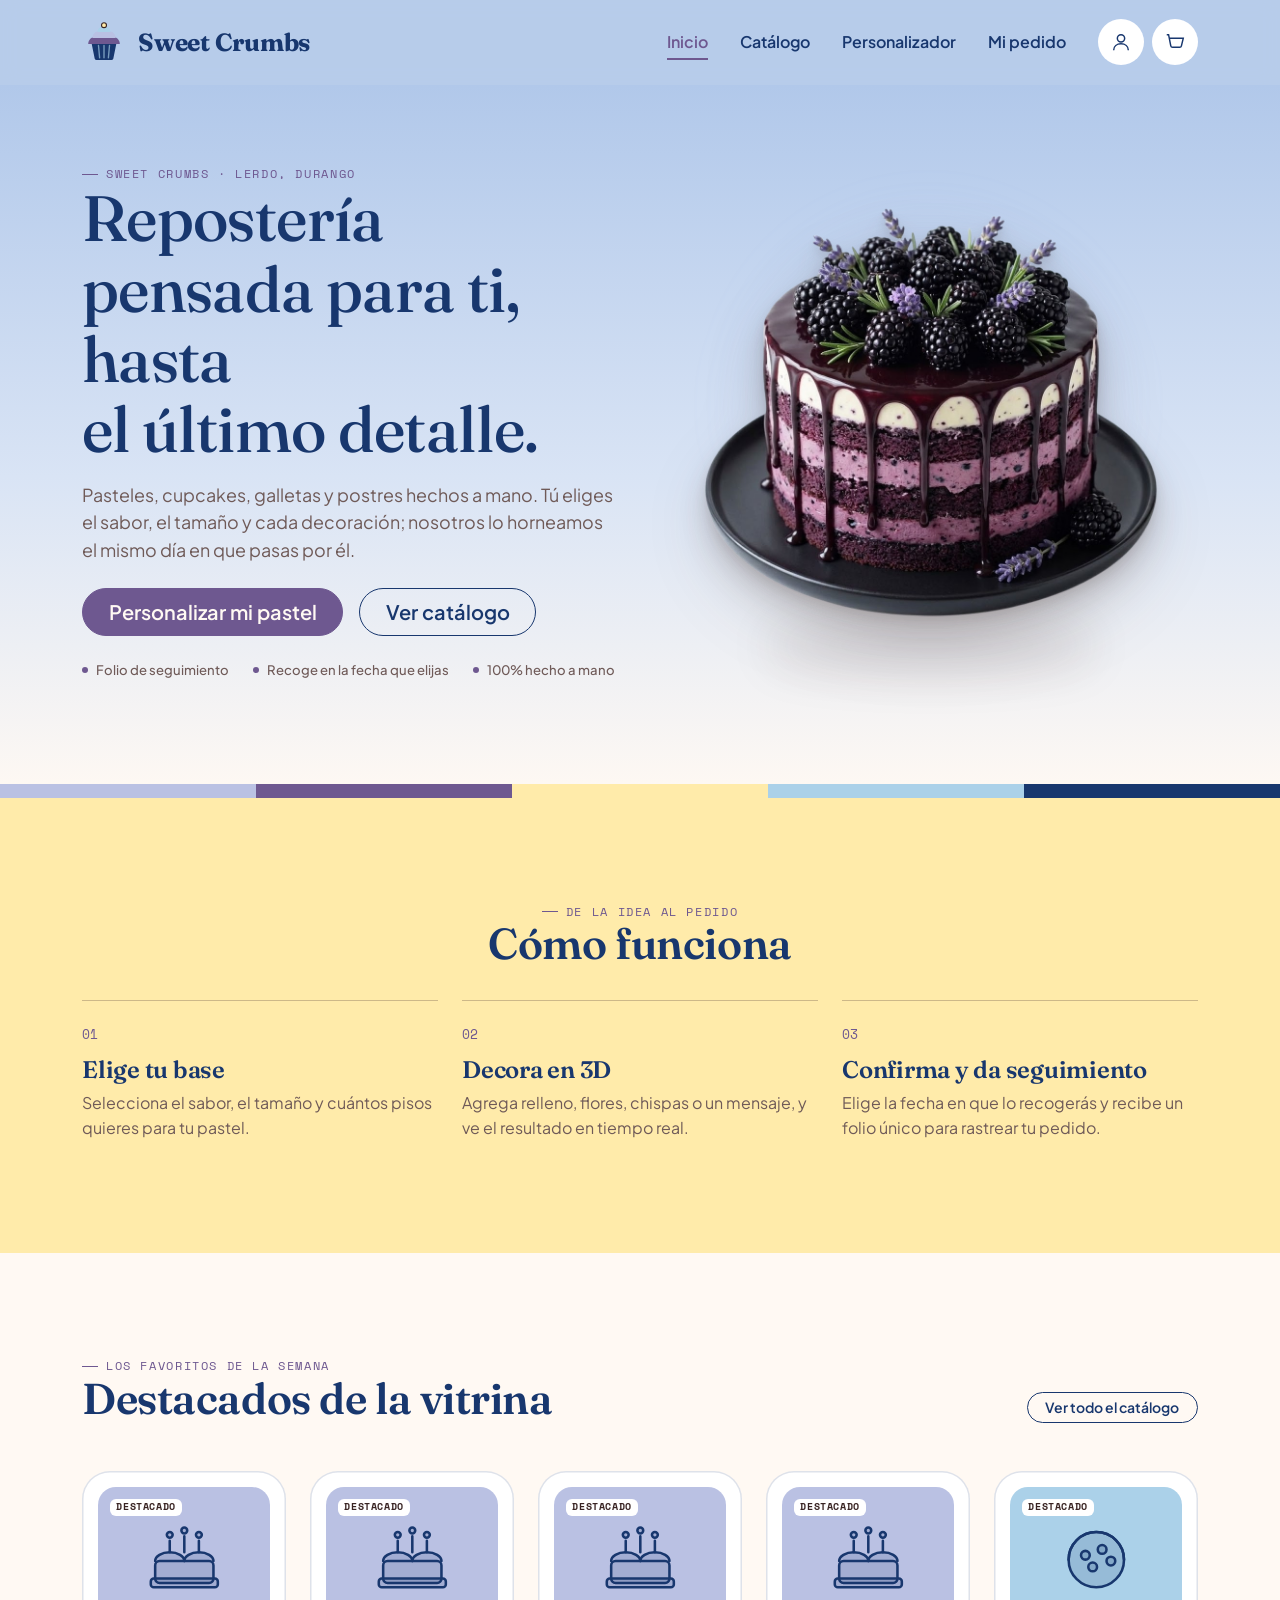
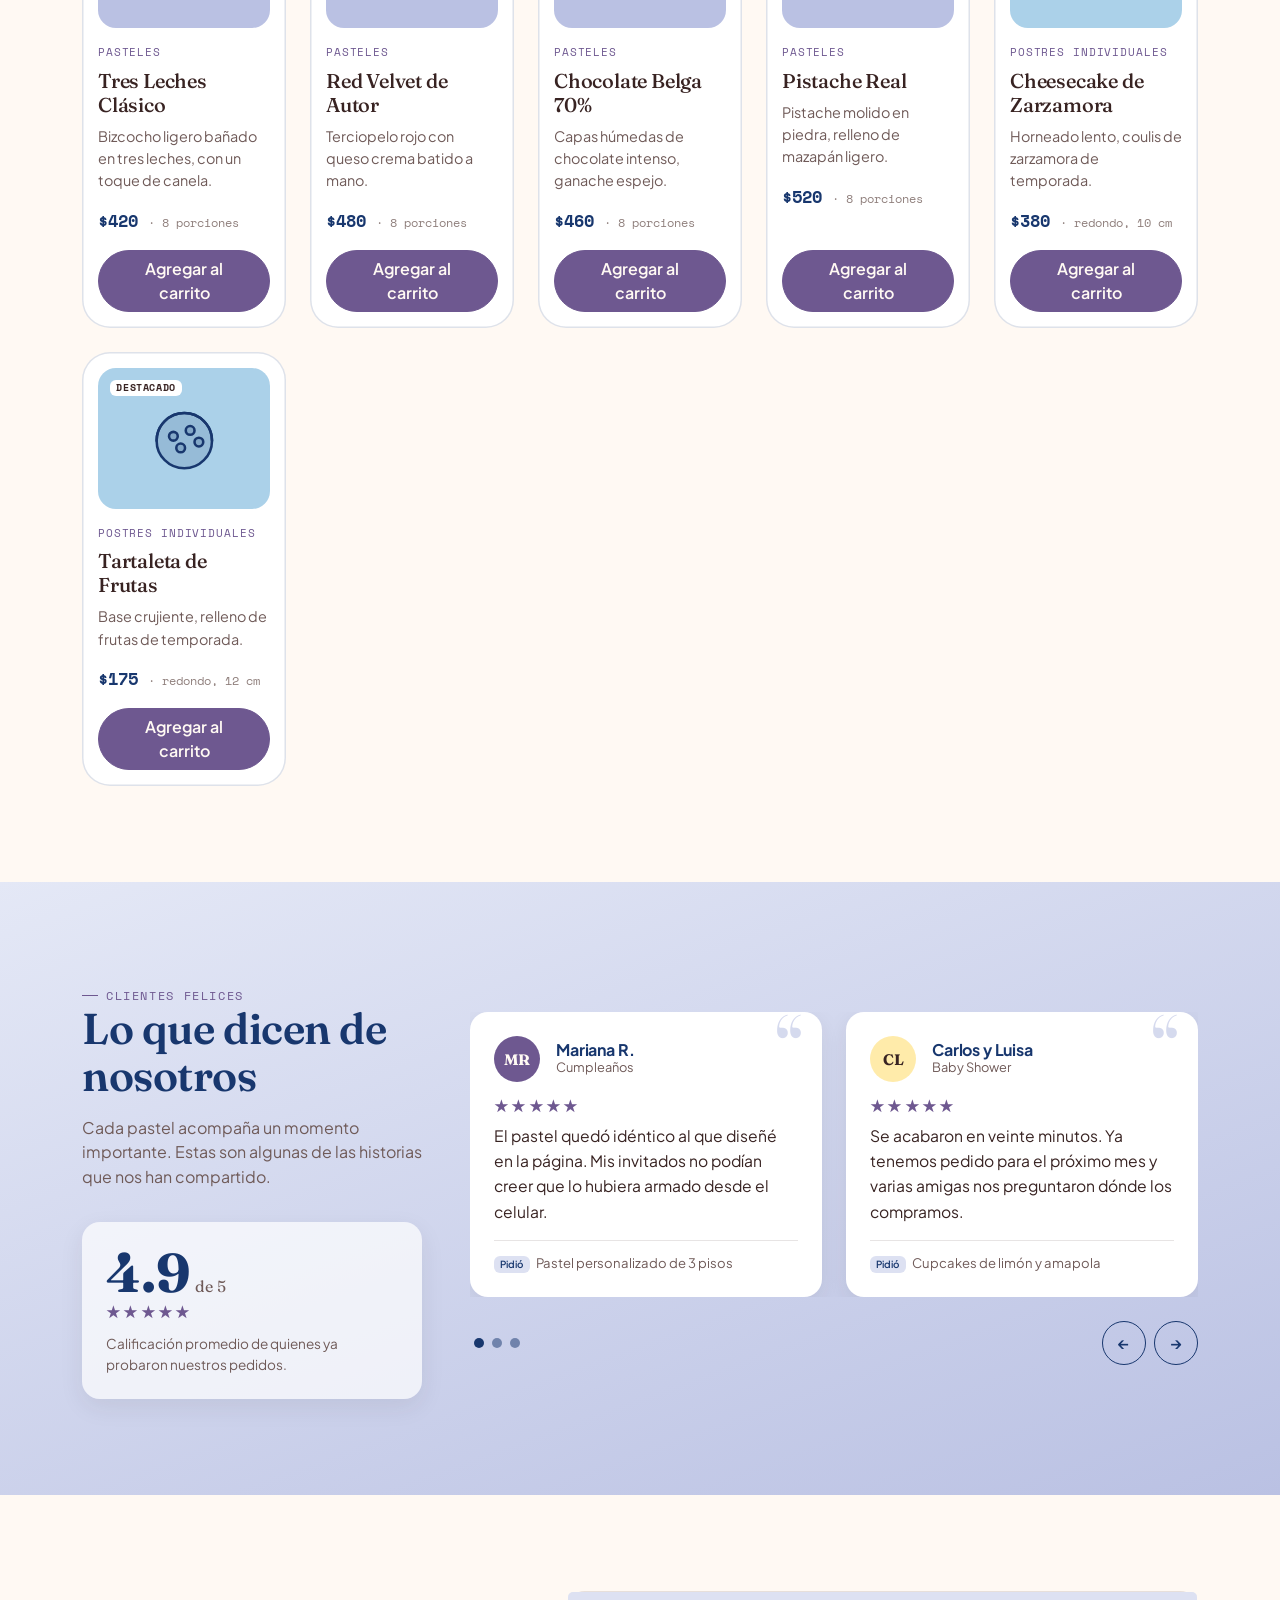
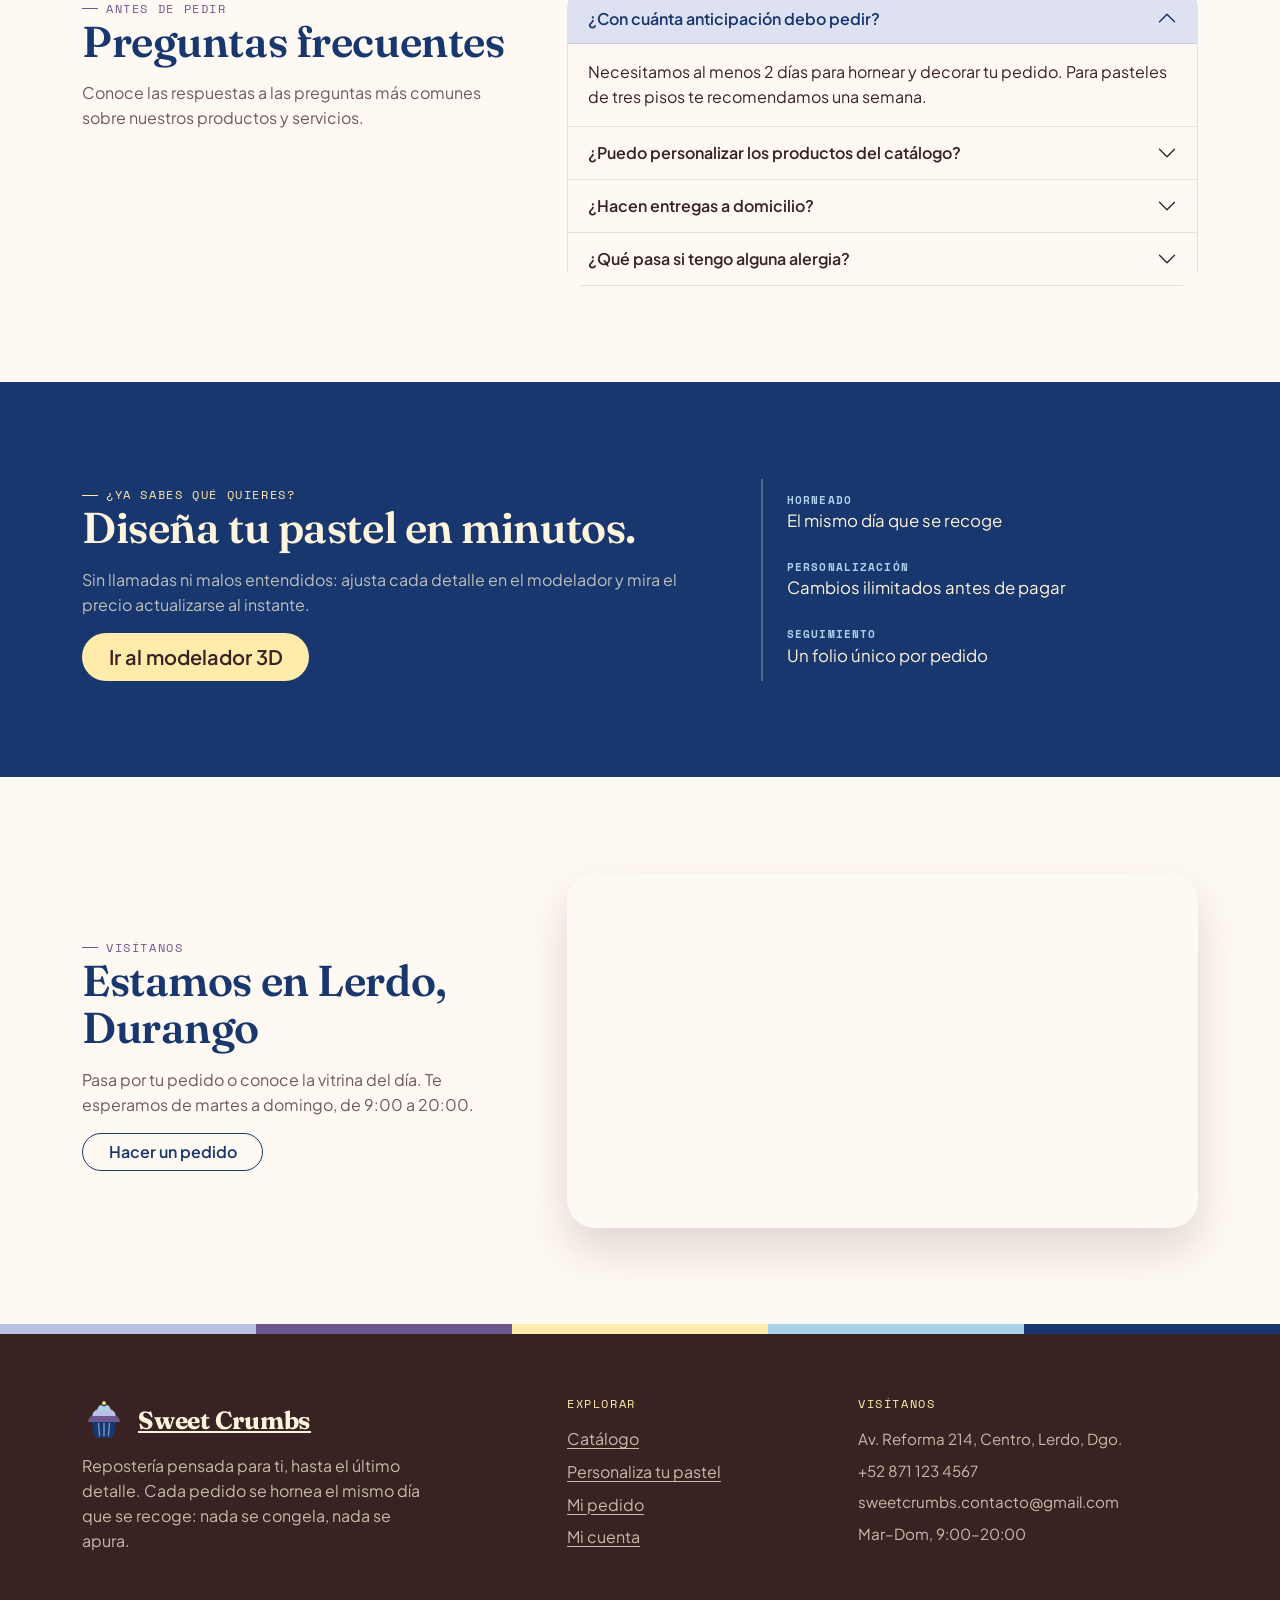
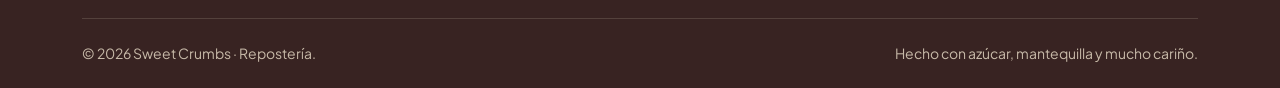
==== index.html @ a6e610ef "Primer commit: estructura inicial del proyecto" ====
<!DOCTYPE html>
<html lang="es">
<head>
  <meta charset="UTF-8">
  <meta name="viewport" content="width=device-width, initial-scale=1">
  <title>Sweet Crumbs — Repostería pensada para ti, hasta el último detalle</title>
  <meta name="description" content="Repostería pensada para ti, hasta el último detalle. Pasteles, cupcakes, galletas y postres artesanales en Lerdo, Durango; personaliza tu pastel en 3D y sigue tu pedido con un folio.">
  <link rel="icon" type="image/svg+xml" href="img/favicon.svg">
  <link rel="preconnect" href="https://fonts.googleapis.com">
  <link rel="preconnect" href="https://fonts.gstatic.com" crossorigin>
  <link rel="stylesheet" href="https://fonts.googleapis.com/css2?family=Fraunces:opsz,wght@9..144,400..700&family=Plus+Jakarta+Sans:wght@400;500;600;700;800&family=Space+Mono:wght@400;700&display=swap">
  <link rel="stylesheet" href="https://cdn.jsdelivr.net/npm/bootstrap@5.3.3/dist/css/bootstrap.min.css">
  <link rel="stylesheet" href="css/variables.css">
  <link rel="stylesheet" href="css/base.css">
  <link rel="stylesheet" href="css/componentes.css">
  <link rel="stylesheet" href="css/inicio.css">
</head>
<body data-raiz="">

  <div id="sc-encabezado"></div>

  <main>

    <!-- SECCION PORTADA PRINCIPAL -->
    <section class="portada" aria-labelledby="tituloPortada">
      <div class="container">
        <div class="row align-items-center gy-5 gx-lg-5">
          <div class="col-lg-6 order-lg-last">
            <figure class="portada__foto mb-0">
              <img class="portada__imagen" src="img/pastel-zarzamora.png" width="2000" height="2000" alt="Rebanada de pastel de zarzamora y lavanda con capas de bizcocho morado, crema rosa y cobertura brillante" fetchpriority="high">
            </figure>
          </div>
          <div class="col-lg-6">
            <span class="sobretitulo">Sweet Crumbs · Lerdo, Durango</span>
            <h1 id="tituloPortada">Repostería pensada para ti, hasta el&nbsp;último&nbsp;detalle.</h1>
            <p class="entradilla">Pasteles, cupcakes, galletas y postres hechos a mano. Tú eliges el sabor, el tamaño y cada decoración; nosotros lo horneamos el mismo día en que pasas por él.</p>
            <div class="d-flex flex-wrap gap-3 mb-4">
              <a href="cliente/personalizador.html" class="btn btn-primary btn-lg">Personalizar mi pastel</a>
              <a href="cliente/catalogo.html" class="btn btn-outline-primary btn-lg">Ver catálogo</a>
            </div>
            <ul class="etiquetas-portada list-unstyled d-flex flex-wrap gap-4 mb-0">
              <li><span class="punto"></span>Folio de seguimiento</li>
              <li><span class="punto"></span>Recoge en la fecha que elijas</li>
              <li><span class="punto"></span>100% hecho a mano</li>
            </ul>
          </div>
        </div>
      </div>
    </section>

    <!-- SECCION COMO FUNCIONA -->
    <section class="seccion seccion-alterna" aria-labelledby="tituloPasos">
      <div class="container">
        <div class="encabezado-seccion text-center mx-auto">
          <span class="sobretitulo">De la idea al pedido</span>
          <h2 id="tituloPasos">Cómo funciona</h2>
        </div>
        <ol class="row row-cols-1 row-cols-md-3 g-4 list-unstyled mb-0">
          <li class="col"><article class="paso aparecer"><h3>Elige tu base</h3><p>Selecciona el sabor, el tamaño y cuántos pisos quieres para tu pastel.</p></article></li>
          <li class="col"><article class="paso aparecer"><h3>Decora en 3D</h3><p>Agrega relleno, flores, chispas o un mensaje, y ve el resultado en tiempo real.</p></article></li>
          <li class="col"><article class="paso aparecer"><h3>Confirma y da seguimiento</h3><p>Elige la fecha en que lo recogerás y recibe un folio único para rastrear tu pedido.</p></article></li>
        </ol>
      </div>
    </section>

    <!-- SECCION DESTACADOS DEL CATALOGO -->
    <section class="seccion" aria-labelledby="tituloDestacados">
      <div class="container">
        <div class="d-flex flex-wrap align-items-end justify-content-between gap-3 mb-5">
          <div class="encabezado-seccion mb-0">
            <span class="sobretitulo">Los favoritos de la semana</span>
            <h2 id="tituloDestacados" class="mb-0">Destacados de la vitrina</h2>
          </div>
          <a href="cliente/catalogo.html" class="btn btn-outline-primary btn-sm">Ver todo el catálogo</a>
        </div>
        <div class="row row-cols-1 row-cols-sm-2 row-cols-lg-3 row-cols-xl-5 g-4" id="cuadriculaDestacados"></div>
      </div>
    </section>

    <!-- SECCION DE OPINIONEs -->
    <section class="seccion seccion-opiniones" aria-labelledby="tituloOpiniones">
      <div class="container">
        <div class="row gy-5 gx-lg-5 align-items-center">
          <div class="col-lg-4">
            <span class="sobretitulo">Clientes felices</span>
            <h2 id="tituloOpiniones">Lo que dicen de nosotros</h2>
            <p>Cada pastel acompaña un momento importante. Estas son algunas de las historias que nos han compartido.</p>
            <div class="resumen-opiniones">
              <p class="resumen-opiniones__nota"><strong>4.9</strong> <span>de 5</span></p>
              <span class="estrellas" role="img" aria-label="Calificación promedio: 4.9 de 5 estrellas"></span>
              <p class="resumen-opiniones__texto mb-0">Calificación promedio de quienes ya probaron nuestros pedidos.</p>
            </div>
          </div>
          <div class="col-lg-8">
            <div id="carruselOpiniones" class="carousel slide" data-bs-ride="carousel" data-bs-interval="8000" role="region" aria-label="Opiniones de clientes">
              <div class="carousel-inner">
        <div class="carousel-item active">
          <div class="row g-4">
            <div class="col-md-6">
              <article class="opinion-tarjeta h-100">
                <header class="d-flex align-items-center gap-3 mb-3">
                  <span class="opinion-tarjeta__avatar opinion-tarjeta__avatar--morado" aria-hidden="true">MR</span>
                  <div>
                    <h3 class="opinion-tarjeta__nombre">Mariana R.</h3>
                    <p class="opinion-tarjeta__ocasion">Cumpleaños</p>
                  </div>
                </header>
                <span class="estrellas mb-2" role="img" aria-label="5 de 5 estrellas"></span>
                <blockquote class="opinion-tarjeta__texto">El pastel quedó idéntico al que diseñé en la página. Mis invitados no podían creer que lo hubiera armado desde el celular.</blockquote>
                <p class="opinion-tarjeta__pedido mb-0"><span class="badge">Pidió</span> Pastel personalizado de 3 pisos</p>
              </article>
            </div>
            <div class="col-md-6">
              <article class="opinion-tarjeta h-100">
                <header class="d-flex align-items-center gap-3 mb-3">
                  <span class="opinion-tarjeta__avatar opinion-tarjeta__avatar--mantequilla" aria-hidden="true">CL</span>
                  <div>
                    <h3 class="opinion-tarjeta__nombre">Carlos y Luisa</h3>
                    <p class="opinion-tarjeta__ocasion">Baby Shower</p>
                  </div>
                </header>
                <span class="estrellas mb-2" role="img" aria-label="5 de 5 estrellas"></span>
                <blockquote class="opinion-tarjeta__texto">Se acabaron en veinte minutos. Ya tenemos pedido para el próximo mes y varias amigas nos preguntaron dónde los compramos.</blockquote>
                <p class="opinion-tarjeta__pedido mb-0"><span class="badge">Pidió</span> Cupcakes de limón y amapola</p>
              </article>
            </div>
          </div>
        </div>
        <div class="carousel-item">
          <div class="row g-4">
            <div class="col-md-6">
              <article class="opinion-tarjeta h-100">
                <header class="d-flex align-items-center gap-3 mb-3">
                  <span class="opinion-tarjeta__avatar opinion-tarjeta__avatar--cielo" aria-hidden="true">FT</span>
                  <div>
                    <h3 class="opinion-tarjeta__nombre">Familia González</h3>
                    <p class="opinion-tarjeta__ocasion">Aniversario de bodas</p>
                  </div>
                </header>
                <span class="estrellas mb-2" role="img" aria-label="5 de 5 estrellas"></span>
                <blockquote class="opinion-tarjeta__texto">Con el folio supe en todo momento cómo iba mi pedido. Excelente trato en todo momento.</blockquote>
                <p class="opinion-tarjeta__pedido mb-0"><span class="badge">Pidió</span> Tres leches clásico</p>
              </article>
            </div>
            <div class="col-md-6">
              <article class="opinion-tarjeta h-100">
                <header class="d-flex align-items-center gap-3 mb-3">
                  <span class="opinion-tarjeta__avatar opinion-tarjeta__avatar--durazno" aria-hidden="true">DM</span>
                  <div>
                    <h3 class="opinion-tarjeta__nombre">Estefanía H.</h3>
                    <p class="opinion-tarjeta__ocasion">Cena con amigas</p>
                  </div>
                </header>
                <span class="estrellas mb-2" role="img" aria-label="5 de 5 estrellas"></span>
                <blockquote class="opinion-tarjeta__texto">El equilibrio entre lo cremoso y lo ácido es perfecto. Ya es el postre oficial de nuestras reuniones.</blockquote>
                <p class="opinion-tarjeta__pedido mb-0"><span class="badge">Pidió</span> Cheesecake de fresa</p>
              </article>
            </div>
          </div>
        </div>
        <div class="carousel-item">
          <div class="row g-4">
            <div class="col-md-6">
              <article class="opinion-tarjeta h-100">
                <header class="d-flex align-items-center gap-3 mb-3">
                  <span class="opinion-tarjeta__avatar opinion-tarjeta__avatar--marino" aria-hidden="true">JA</span>
                  <div>
                    <h3 class="opinion-tarjeta__nombre">Jorge A.</h3>
                    <p class="opinion-tarjeta__ocasion">Oficina</p>
                  </div>
                </header>
                <span class="estrellas mb-2" role="img" aria-label="5 de 5 estrellas"></span>
                <blockquote class="opinion-tarjeta__texto">Pedimos galletas para toda la oficina y todos estuvieron encantados. La calidad y precio son excelentes.</blockquote>
                <p class="opinion-tarjeta__pedido mb-0"><span class="badge">Pidió</span> Galletas de chispas de chocolate</p>
              </article>
            </div>
            <div class="col-md-6">
              <article class="opinion-tarjeta h-100">
                <header class="d-flex align-items-center gap-3 mb-3">
                  <span class="opinion-tarjeta__avatar opinion-tarjeta__avatar--morado" aria-hidden="true">PV</span>
                  <div>
                    <h3 class="opinion-tarjeta__nombre">Paola V.</h3>
                    <p class="opinion-tarjeta__ocasion">Graduación</p>
                  </div>
                </header>
                <span class="estrellas mb-2" role="img" aria-label="5 de 5 estrellas"></span>
                <blockquote class="opinion-tarjeta__texto">Elegí cada detalle y el resultado superó lo que imaginaba. Me escribieron para confirmar la fecha y todo salió perfecto.</blockquote>
                <p class="opinion-tarjeta__pedido mb-0"><span class="badge">Pidió</span> Pastel personalizado de zarzamora</p>
              </article>
            </div>
          </div>
        </div>
              </div>
              <div class="d-flex align-items-center justify-content-between mt-4">
                <div class="carousel-indicators carrusel-opiniones__indicadores position-static m-0">
                  <button type="button" data-bs-target="#carruselOpiniones" data-bs-slide-to="0" class="active" aria-current="true" aria-label="Opiniones 1 y 2"></button>
                  <button type="button" data-bs-target="#carruselOpiniones" data-bs-slide-to="1" aria-label="Opiniones 3 y 4"></button>
                  <button type="button" data-bs-target="#carruselOpiniones" data-bs-slide-to="2" aria-label="Opiniones 5 y 6"></button>
                </div>
                <div class="d-flex gap-2">
                  <button type="button" class="btn btn-outline-primary boton-carrusel" data-bs-target="#carruselOpiniones" data-bs-slide="prev" aria-label="Opiniones anteriores">&larr;</button>
                  <button type="button" class="btn btn-outline-primary boton-carrusel" data-bs-target="#carruselOpiniones" data-bs-slide="next" aria-label="Opiniones siguientes">&rarr;</button>
                </div>
              </div>
            </div>
          </div>
        </div>
      </div>
    </section>

    <!-- SECCION PREGUNTAS FRECUENTES -->
    <section class="seccion" aria-labelledby="tituloPreguntas">
      <div class="container">
        <div class="row gy-5 gx-lg-5 align-items-start">
          <div class="col-lg-5">
            <div class="encabezado-seccion">
              <span class="sobretitulo">Antes de pedir</span>
              <h2 id="tituloPreguntas">Preguntas frecuentes</h2>
              <p>Conoce las respuestas a las preguntas más comunes sobre nuestros productos y servicios.</p>
            </div>
          </div>
          <div class="col-lg-7">
            <div class="accordion acordeon-preguntas" id="acordeonPreguntas">
              <div class="accordion-item">
                <h3 class="accordion-header"><button class="accordion-button" type="button" data-bs-toggle="collapse" data-bs-target="#respuesta1" aria-expanded="true" aria-controls="respuesta1">¿Con cuánta anticipación debo pedir?</button></h3>
                <div id="respuesta1" class="accordion-collapse collapse show" data-bs-parent="#acordeonPreguntas"><div class="accordion-body">Necesitamos al menos 2 días para hornear y decorar tu pedido. Para pasteles de tres pisos te recomendamos una semana.</div></div>
              </div>
              <div class="accordion-item">
                <h3 class="accordion-header"><button class="accordion-button collapsed" type="button" data-bs-toggle="collapse" data-bs-target="#respuesta2" aria-expanded="false" aria-controls="respuesta2">¿Puedo personalizar los productos del catálogo?</button></h3>
                <div id="respuesta2" class="accordion-collapse collapse" data-bs-parent="#acordeonPreguntas"><div class="accordion-body">Los productos del catálogo se piden tal cual están en la vitrina. Si quieres algo único, diseña tu propio pastel en el personalizador.</div></div>
              </div>
              <div class="accordion-item">
                <h3 class="accordion-header"><button class="accordion-button collapsed" type="button" data-bs-toggle="collapse" data-bs-target="#respuesta3" aria-expanded="false" aria-controls="respuesta3">¿Hacen entregas a domicilio?</button></h3>
                <div id="respuesta3" class="accordion-collapse collapse" data-bs-parent="#acordeonPreguntas"><div class="accordion-body">Por ahora no. Todos los pedidos se recogen en nuestro local de Av. Reforma 214, Centro, Lerdo, Dgo., en la fecha y horario que elijas al confirmar.</div></div>
              </div>
              <div class="accordion-item">
                <h3 class="accordion-header"><button class="accordion-button collapsed" type="button" data-bs-toggle="collapse" data-bs-target="#respuesta4" aria-expanded="false" aria-controls="respuesta4">¿Qué pasa si tengo alguna alergia?</button></h3>
                <div id="respuesta4" class="accordion-collapse collapse" data-bs-parent="#acordeonPreguntas"><div class="accordion-body">Escríbelo en las notas del pedido. Trabajamos con harina, huevo, lácteos y nueces en la misma cocina, así que avísanos para prepararlo con cuidado.</div></div>
              </div>
            </div>
          </div>
        </div>
      </div>
    </section>

    <!-- SECCION PROMOCIONAL/INFO -->
    <section class="seccion seccion-invertida" aria-labelledby="tituloLlamada">
      <div class="container">
        <div class="row align-items-center gy-5 gx-lg-5">
          <div class="col-lg-7">
            <span class="sobretitulo">¿Ya sabes qué quieres?</span>
            <h2 id="tituloLlamada">Diseña tu pastel en minutos.</h2>
            <p>Sin llamadas ni malos entendidos: ajusta cada detalle en el modelador y mira el precio actualizarse al instante.</p>
            <a href="cliente/personalizador.html" class="btn btn-light btn-lg">Ir al modelador 3D</a>
          </div>
          <div class="col-lg-5">
            <dl class="banda-cta__datos mb-0">
              <div><dt>Horneado</dt><dd>El mismo día que se recoge</dd></div>
              <div><dt>Personalización</dt><dd>Cambios ilimitados antes de pagar</dd></div>
              <div><dt>Seguimiento</dt><dd>Un folio único por pedido</dd></div>
            </dl>
          </div>
        </div>
      </div>
    </section>

    <!-- SECCION UBICACIÓN -->
    <section class="seccion" aria-labelledby="tituloUbicacion">
      <div class="container">
        <div class="row gy-5 gx-lg-5 align-items-center">
          <div class="col-lg-5">
            <span class="sobretitulo">Visítanos</span>
            <h2 id="tituloUbicacion">Estamos en Lerdo, Durango</h2>
            <p>Pasa por tu pedido o conoce la vitrina del día. Te esperamos de martes a domingo, de 9:00 a 20:00.</p>
            <a class="btn btn-outline-primary" href="cliente/pedido.html">Hacer un pedido</a>
          </div>
          <div class="col-lg-7">
            <div class="ratio ratio-16x9 mapa">
              <iframe src="https://www.google.com/maps?q=Lerdo,+Durango,+M%C3%A9xico&amp;output=embed" title="Mapa con la ubicación de Sweet Crumbs en Lerdo, Durango" loading="lazy" referrerpolicy="no-referrer-when-downgrade"></iframe>
            </div>
          </div>
        </div>
      </div>
    </section>
  </main>

  <div id="sc-pie"></div>

  <script src="https://cdn.jsdelivr.net/npm/bootstrap@5.3.3/dist/js/bootstrap.bundle.min.js"></script>
  <script src="js/datos.js"></script>
  <script src="js/layout.js"></script>
  <script src="js/carrito.js"></script>
  <script src="js/navegacion.js"></script>
  <script src="js/cuenta.js"></script>
  <script src="js/tarjetas.js"></script>
  <script src="js/inicio.js"></script>
</body>
</html>
---- css/variables.css ----
:root {
  /* HEX PALETA DE COLORES */
  --paleta-lavanda:     #BAC1E3;
  --paleta-morado:      #6E5890;
  --paleta-crema:       #F5E2B9;
  --paleta-cielo:       #ABD1E9;
  --paleta-marino:      #18376E;
  --paleta-azul-nube:   #B1C8EA;
  --paleta-mantequilla: #FFEBAA;
  --paleta-chocolate:   #382322;
  --paleta-durazno:     #FDEBDE;

  /* COLORES DE LA INTERFAZ */
  --color-fondo:          #FFF9F3;  /* fondo de página */
  --color-fondo-alterno:  #FDEBDE;  /* secciones alternadas */
  --color-superficie:     #FFFFFF;  /* tarjetas y superficies elevadas */
  --color-tinta:          #382322;  /* texto principal */
  --color-tinta-suave:    #6F5A58;  /* texto secundario */
  --color-tinta-tenue:    #8F7F7C;  /* placeholders y textos deshabilitados */

  --color-primario:        #6E5890; /* acento principal */
  --color-primario-oscuro: #54426F; /* hover-activo */
  --color-primario-claro:  #DDE1F2; /* para fondos y badges */

  --color-secundario:        #18376E; 
  --color-secundario-oscuro: #102A57;
  --color-secundario-claro:  #D6E8F4;

  --color-acento:        #FFEBAA;   /* contraste sobre fondos oscuros */
  --color-acento-claro:  #F5E2B9;

  --color-linea:         rgba(56, 35, 34, 0.12);
  --color-linea-fuerte:  rgba(56, 35, 34, 0.24);

  --color-invertido-fondo:       #18376E; /* color de seccion invertida */
  --color-invertido-tinta:       #FFF4DC;
  --color-invertido-tinta-suave: rgba(255, 244, 220, 0.72);

  --color-exito:   #3F7D5A;
  --color-peligro: #B23A4A;

  /* TIPOGRAFIA */
  --fuente-titulo: 'Fraunces', 'Iowan Old Style', serif;
  --fuente-cuerpo: 'Plus Jakarta Sans', -apple-system, BlinkMacSystemFont, 'Segoe UI', sans-serif;
  --fuente-mono:   'Space Mono', 'SFMono-Regular', Menlo, monospace;

  /* ESPACIADOS */
  --espacio-1: 4px;  --espacio-2: 8px;  --espacio-3: 12px; --espacio-4: 16px;
  --espacio-5: 24px; --espacio-6: 32px; --espacio-7: 48px; --espacio-8: 64px;
  --espacio-9: 96px; --espacio-10: 128px;

  /* -RADIOS PARA BORDES */
  --radio-chico: 10px;
  --radio-medio: 18px;
  --radio-grande: 28px;
  --radio-pildora: 999px;

  /* AJUSTE SOMBRAS */
  --sombra-suave:   0 8px 24px rgba(56, 35, 34, 0.08);
  --sombra-elevada: 0 22px 44px rgba(56, 35, 34, 0.16);
  --sombra-borde:   inset 0 0 0 1px var(--color-linea);

  /* MOVIMIENTO */
  --suavizado-salida: cubic-bezier(0.16, 1, 0.3, 1);
  --duracion-rapida: 160ms;
  --duracion-media: 320ms;
  --duracion-lenta: 620ms;

  /* AJUSTES ANCHOS Y ALTOS */
  --ancho-maximo: 1180px;
  --alto-encabezado: 84px;
}

/* VARIABLES DE BOOTSTRAP CON NUESTRA PALETA */
:root {
  --bs-body-bg: var(--color-fondo);
  --bs-body-color: var(--color-tinta);
  --bs-body-font-family: var(--fuente-cuerpo);
  --bs-heading-color: var(--paleta-marino);
  --bs-primary: var(--paleta-morado);
  --bs-primary-rgb: 110, 88, 144;
  --bs-link-color: var(--paleta-morado);
  --bs-link-color-rgb: 110, 88, 144;
  --bs-link-hover-color: var(--paleta-marino);
  --bs-border-color: var(--color-linea);
  --bs-focus-ring-color: rgba(110, 88, 144, 0.3);
}

@media (prefers-reduced-motion: reduce) {
  :root {
    --duracion-rapida: 0ms;
    --duracion-media: 0ms;
    --duracion-lenta: 0ms;
  }
}
---- css/base.css ----
html {
    scroll-behavior: smooth;
}

body {
    overflow-x: hidden;
    -webkit-font-smoothing: antialiased;
    line-height: 1.55;
}

/* DISEÑO TITULOS */
h1, h2, h3, h4, h5, h6 {
    font-family: var(--fuente-titulo);
    font-weight: 600;
    line-height: 1.1;
    letter-spacing: -0.01em;
}

h1 {
    font-size: clamp(2.6rem, 5vw, 4.4rem);
    font-weight: 500;
    margin-bottom: var(--espacio-4);
}

h2 {
    font-size: clamp(1.9rem, 3.4vw, 2.7rem);
    margin-bottom: var(--espacio-4);
}

h3 {
    font-size: clamp(1.25rem, 2vw, 1.5rem);
}

p {
    color: var(--color-tinta-suave);
}

/* DISEÑO ENLACES */
a:not([class]) {
    color: var(--color-primario);
    text-decoration: underline;
    text-underline-offset: 3px;
}

a:not([class]):hover {
    color: var(--paleta-marino);
}

:focus-visible {
    outline: 2px solid var(--color-primario);
    outline-offset: 3px;
}

/* DISEÑO TEXTO DE APOYO / TEXTOS COMPLEMENTARIOS */
.sobretitulo {
    display: inline-flex;
    align-items: center;
    gap: var(--espacio-2);
    font-family: var(--fuente-mono);
    font-size: 0.72rem;
    letter-spacing: 0.14em;
    text-transform: uppercase;
    color: var(--color-primario);
}

.sobretitulo::before {
    content: '';
    width: 16px;
    height: 1px;
    background: currentColor;
}

.entradilla {
    font-size: 1.12rem;
    max-width: 34em;
    margin-bottom: var(--espacio-5);
}

.precio {
    display: block;
    font-family: var(--fuente-mono);
    font-weight: 700;
    font-size: 1.05rem;
    color: var(--paleta-marino);
}

.precio small {
    font-weight: 400;
    color: var(--color-tinta-tenue);
    font-size: 0.72rem;
}

/* DISEÑO ICONOS SVG EN LÍNEA */
.icono {
    display: block;
    width: 22px;
    height: 22px;
    stroke: currentColor;
    fill: none;
    stroke-width: 1.6;
}

/* AJUSTES DE NAVEGACIÓN */
.aparecer {
    opacity: 0;
    transform: translateY(18px);
    transition: opacity var(--duracion-lenta) var(--suavizado-salida),
                transform var(--duracion-lenta) var(--suavizado-salida);
}

.aparecer.visible {
    opacity: 1;
    transform: none;
}

@media (prefers-reduced-motion: reduce) {
    html {
        scroll-behavior: auto;
    }
    .aparecer {
        opacity: 1;
        transform: none;
        transition: none;
    }
}
---- css/componentes.css ----
/* PERSONALIZACION COMPONENTES BOOTSTRAP — se usan en todas las páginas. */

/* BOTONES */
.btn {
    --bs-btn-border-radius: var(--radio-pildora);
    --bs-btn-font-weight: 600;
    --bs-btn-padding-x: 1.6rem;
}

.btn-sm {
    --bs-btn-padding-x: 1.1rem;
}

.btn-primary {
    --bs-btn-bg: var(--paleta-morado);
    --bs-btn-border-color: var(--paleta-morado);
    --bs-btn-color: #FFF9F3;
    --bs-btn-hover-bg: var(--paleta-marino);
    --bs-btn-hover-border-color: var(--paleta-marino);
    --bs-btn-hover-color: #FFF9F3;
    --bs-btn-active-bg: var(--paleta-marino);
    --bs-btn-active-border-color: var(--paleta-marino);
    --bs-btn-active-color: #FFF9F3;
    --bs-btn-disabled-bg: var(--paleta-morado);
    --bs-btn-disabled-border-color: var(--paleta-morado);
}

.btn-outline-primary {
    --bs-btn-color: var(--paleta-marino);
    --bs-btn-border-color: var(--paleta-marino);
    --bs-btn-hover-bg: var(--paleta-marino);
    --bs-btn-hover-border-color: var(--paleta-marino);
    --bs-btn-hover-color: #FFF9F3;
    --bs-btn-active-bg: var(--paleta-marino);
    --bs-btn-active-border-color: var(--paleta-marino);
    --bs-btn-active-color: #FFF9F3;
}

.btn-light {
    --bs-btn-bg: var(--color-superficie);
    --bs-btn-border-color: transparent;
    --bs-btn-color: var(--paleta-marino);
    --bs-btn-hover-bg: var(--paleta-mantequilla);
    --bs-btn-hover-border-color: transparent;
    --bs-btn-hover-color: var(--paleta-chocolate);
    --bs-btn-active-bg: var(--paleta-mantequilla);
}

.seccion-invertida .btn-light {
    --bs-btn-bg: var(--paleta-mantequilla);
    --bs-btn-color: var(--paleta-chocolate);
    --bs-btn-hover-bg: var(--paleta-crema);
}

/* TIPO ENCABEZADO Y NAVEGACIÓN */

.encabezado-sitio {
    background: rgba(177, 200, 234, 0.92);
    backdrop-filter: blur(10px);
    border-bottom: 1px solid transparent;
    transition: box-shadow var(--duracion-media), border-color var(--duracion-media);
}

.encabezado-sitio.con-scroll {
    border-bottom-color: rgba(24, 55, 110, 0.18);
    box-shadow: 0 2px 18px rgba(56, 35, 34, 0.08);
}

.encabezado-sitio .navbar {
    min-height: var(--alto-encabezado);
}

.marca {
    display: inline-flex;
    align-items: center;
    gap: var(--espacio-3);
    margin-right: var(--espacio-5);
    white-space: nowrap;
    color: var(--paleta-marino);
}

.marca:hover {
    color: var(--paleta-marino);
}

.marca__logo {
    width: 44px;
    height: 44px;
    flex-shrink: 0;
}

.marca__nombre {
    font-family: var(--fuente-titulo);
    font-size: 1.55rem;
    font-weight: 700;
    letter-spacing: -0.01em;
}

.navbar-nav .nav-link {
    color: var(--paleta-marino);
    font-weight: 600;
    position: relative;
}

.navbar-nav .nav-link:hover,
.navbar-nav .nav-link.active {
    color: var(--paleta-morado);
}

@media (min-width: 992px) {
    .navbar-nav .nav-link.active::after {
        content: '';
        position: absolute;
        left: 0.5rem;
        right: 0.5rem;
        bottom: 2px;
        height: 2px;
        background: var(--paleta-morado);
    }
}

.navbar-toggler {
    border-color: rgba(24, 55, 110, 0.4);
}

.boton-carrito {
    width: 46px;
    height: 46px;
    padding: 0;
    display: inline-flex;
    align-items: center;
    justify-content: center;
    border-radius: 50%;
}

.insignia-carrito {
    background: var(--paleta-chocolate);
    font-family: var(--fuente-mono);
    font-size: 0.65rem;
}

/* SECCIONES INFORMACION */

.seccion {
    padding: var(--espacio-9) 0;
}

.seccion-alterna {
    background: var(--paleta-mantequilla);
}

.seccion-opiniones {
    background: var(--color-primario-claro);
}

.seccion-invertida {
    background: var(--color-invertido-fondo);
    color: var(--color-invertido-tinta);
}

.seccion-invertida h2 {
    color: var(--color-invertido-tinta);
}

.seccion-invertida p {
    color: var(--color-invertido-tinta-suave);
}

.seccion-invertida .sobretitulo {
    color: var(--paleta-mantequilla);
}

.encabezado-seccion {
    max-width: 640px;
    margin-bottom: var(--espacio-6);
}

@media (max-width: 767.98px) {
    .seccion {
        padding: var(--espacio-7) 0;
    }
}

/* FRANJA DE COLOR AL EN CABEZADO */
.portada,
.portada-catalogo,
.portada-personalizador,
.portada-pedido,
.portada-cuenta {
    position: relative;
    isolation: isolate;
}

.portada::before,
.portada-catalogo::before,
.portada-personalizador::before,
.portada-pedido::before,
.portada-cuenta::before {
    content: '';
    position: absolute;
    inset: 0 auto 0 50%;
    width: 100vw;
    transform: translateX(-50%);
    z-index: -1;
    background: linear-gradient(
        180deg,
        var(--paleta-azul-nube) 0%,
        #D9E4F5 55%,
        var(--color-fondo) 100%
    );
}

/* SECCION PASOS NUMERADOS (COMO FUNCIONA - PAGINA INIICIO) */
.seccion-alterna ol {
    counter-reset: paso;
}

.paso {
    padding-top: var(--espacio-5);
    border-top: 1px solid rgba(56, 35, 34, 0.25);
}

.paso::before {
    counter-increment: paso;
    content: counter(paso, decimal-leading-zero);
    display: block;
    margin-bottom: var(--espacio-3);
    font-family: var(--fuente-mono);
    font-size: 0.8rem;
    color: var(--paleta-morado);
}

/* TARJETA DE PRODUCTO */
.tarjeta-producto {
    --bs-card-border-width: 0;
    --bs-card-bg: var(--color-superficie);
    --bs-card-border-radius: var(--radio-grande);
    padding: var(--espacio-4);
    box-shadow: inset 0 0 0 1.5px rgba(24, 55, 110, 0.14);
    transition: transform var(--duracion-media) var(--suavizado-salida),
                box-shadow var(--duracion-media) var(--suavizado-salida);
}

.tarjeta-producto:hover {
    transform: translateY(-6px);
    box-shadow: var(--sombra-elevada), inset 0 0 0 1.5px var(--paleta-morado);
}

.tarjeta-producto__arte {
    position: relative;
    display: flex;
    align-items: center;
    justify-content: center;
    overflow: hidden;
    aspect-ratio: 1 / 0.82;
    border-radius: var(--radio-medio);
    color: var(--paleta-morado);
}

.tarjeta-producto__arte svg {
    width: 62%;
    height: 62%;
}

.tarjeta-producto__arte--pasteles {
    background: var(--paleta-lavanda);
    color: var(--paleta-marino);
}

.tarjeta-producto__arte--cupcakes {
    background: var(--paleta-mantequilla);
    color: var(--paleta-chocolate);
}

.tarjeta-producto__arte--postres {
    background: var(--paleta-cielo);
    color: var(--paleta-marino);
}

.tarjeta-producto__arte--galletas {
    background: var(--paleta-durazno);
    color: var(--paleta-chocolate);
}

.tarjeta-producto__insignia {
    position: absolute;
    top: 12px;
    left: 12px;
    background: var(--color-superficie);
    color: var(--color-tinta);
    font-family: var(--fuente-mono);
    font-size: 0.62rem;
    letter-spacing: 0.06em;
    text-transform: uppercase;
}

.tarjeta-producto__categoria {
    margin-bottom: var(--espacio-2);
    font-family: var(--fuente-mono);
    font-size: 0.68rem;
    letter-spacing: 0.08em;
    text-transform: uppercase;
    color: var(--paleta-morado);
}

.tarjeta-producto__descripcion {
    font-size: 0.9rem;
}

/* DISEÑO BOTONES DE FILTOS BUSQUEDA */
.pildora {
    border: 0;
    border-radius: var(--radio-pildora);
    padding: 10px 18px;
    font-size: 0.85rem;
    font-weight: 600;
    background: var(--color-superficie);
    color: var(--paleta-marino);
    box-shadow: inset 0 0 0 1.5px rgba(24, 55, 110, 0.25);
    transition: background var(--duracion-rapida),
                color var(--duracion-rapida),
                box-shadow var(--duracion-rapida);
}

.pildora:hover {
    box-shadow: inset 0 0 0 1.5px var(--paleta-morado);
}

.pildora.activo {
    background: var(--paleta-marino);
    color: #FFF4DC;
    box-shadow: none;
}

/* DISEÑO FORMULARIOS */
.form-label {
    font-size: 0.85rem;
    font-weight: 600;
}

.form-control,.form-select {
    border-color: var(--color-linea-fuerte);
    border-radius: var(--radio-chico);
    padding: 0.7rem 1rem;
    background-color: var(--color-superficie);
}

.form-control:focus, .form-select:focus {
    border-color: var(--paleta-morado);
    box-shadow: 0 0 0 0.25rem rgba(110, 88, 144, 0.22);
}

.form-check-input:checked {
    background-color: var(--paleta-morado);
    border-color: var(--paleta-morado);
}

.form-check-input:focus {
    border-color: var(--paleta-morado);
    box-shadow: 0 0 0 0.25rem rgba(110, 88, 144, 0.22);
}

.input-group-text {
    background: var(--color-superficie);
    border-color: var(--color-linea-fuerte);
}

/* DISEÑO DE PANEL LATERAL DEL CARRITO */
.cajon-carrito {
    --bs-offcanvas-width: min(420px, 100%);
    --bs-offcanvas-bg: var(--color-fondo);
}

.cajon-carrito .offcanvas-header {
    background: var(--paleta-azul-nube);
}

.cajon-carrito__pie {
    padding: var(--espacio-5);
    border-top: 1px solid var(--color-linea);
    background: var(--paleta-durazno);
}

.carrito-vacio {
    padding: var(--espacio-8) var(--espacio-4);
    color: var(--color-tinta-tenue);
}

.carrito-vacio .icono {
    width: 56px;
    height: 56px;
    margin: 0 auto var(--espacio-4);
    opacity: 0.5;
}

.articulo-carrito,
.resumen-pedido__articulo {
    display: grid;
    grid-template-columns: 56px 1fr auto;
    gap: var(--espacio-3);
    align-items: start;
    padding: var(--espacio-4) 0;
    border-bottom: 1px solid var(--color-linea);
}

.articulo-carrito__arte {
    display: flex;
    align-items: center;
    justify-content: center;
    width: 56px;
    height: 56px;
    border-radius: var(--radio-chico);
    background: var(--color-primario-claro);
    color: var(--paleta-morado);
}

.articulo-carrito__arte svg {
    width: 70%;
    height: 70%;
}

.articulo-carrito__nombre {
    margin: 0 0 2px;
    font-family: var(--fuente-cuerpo);
    font-size: 0.92rem;
    font-weight: 600;
}

.articulo-carrito__detalle {
    margin-bottom: var(--espacio-1);
    font-size: 0.78rem;
    line-height: 1.4;
    color: var(--color-tinta-tenue);
}

.articulo-carrito__precio {
    font-family: var(--fuente-mono);
    font-size: 0.85rem;
    white-space: nowrap;
}

.fila-total {
    display: flex;
    justify-content: space-between;
    align-items: baseline;
    padding: 4px 0;
}

.cajon-carrito__pie .fila-total {
    margin-bottom: var(--espacio-3);
    font-size: 1.1rem;
}

/* DISEÑO PIE DE PAGINA */
.pie-sitio {
    position: relative;
    padding: calc(var(--espacio-8) + 10px) 0 var(--espacio-5);
    background: var(--paleta-chocolate);
    color: var(--color-invertido-tinta);
}

.pie-sitio::before {
    content: '';
    position: absolute;
    inset: 0 0 auto 0;
    height: 10px;
    background: linear-gradient(
        90deg,
        var(--paleta-lavanda) 0 20%,
        var(--paleta-morado) 20% 40%,
        var(--paleta-mantequilla) 40% 60%,
        var(--paleta-cielo) 60% 80%,
        var(--paleta-marino) 80% 100%
    );
}

.pie-sitio .marca {
    color: var(--color-invertido-tinta);
    margin-bottom: var(--espacio-3);
}

.pie-sitio__texto {
    max-width: 340px;
    color: var(--color-invertido-tinta-suave);
}

.pie-sitio__titulo {
    margin-bottom: var(--espacio-4);
    font-family: var(--fuente-mono);
    font-size: 0.72rem;
    font-weight: 400;
    letter-spacing: 0.14em;
    text-transform: uppercase;
    color: var(--paleta-mantequilla);
}

.pie-sitio a {
    color: var(--color-invertido-tinta-suave);
}

.pie-sitio a:hover {
    color: var(--paleta-mantequilla);
}

.pie-sitio address {
    color: var(--color-invertido-tinta-suave);
    font-size: 0.95rem;
}

.pie-inferior {
    padding-top: var(--espacio-5);
    border-top: 1px solid rgba(255, 244, 220, 0.14);
    color: var(--color-invertido-tinta-suave);
}

/* DISEÑO AVISO / NOTIFICACIONES */
.toast {
    --bs-toast-border-radius: var(--radio-pildora);
    background: var(--paleta-marino);
}

/* DISEÑO MENU DE CUENTA EN EL ENCABEZADO */
.menu-cuenta {
    display: flex;
}

.boton-cuenta,.boton-cuenta-sesion {
    width: 46px;
    height: 46px;
    padding: 0;
    display: inline-flex;
    align-items: center;
    justify-content: center;
    border-radius: 50%;
}

.boton-cuenta-sesion {
    border: 0;
    background: var(--color-superficie);
    box-shadow: 0 0 0 2px var(--paleta-morado);
}

.boton-cuenta-sesion::after {
    display: none;
}

.boton-cuenta-sesion:hover,
.boton-cuenta-sesion.show {
    background: var(--color-superficie);
    box-shadow: 0 0 0 3px var(--paleta-morado);
}

.avatar-cuenta {
    display: inline-flex;
    align-items: center;
    justify-content: center;
    width: 38px;
    height: 38px;
    border-radius: 50%;
    background: var(--paleta-morado);
    color: #fff;
    font-family: var(--fuente-mono);
    font-size: 0.8rem;
    font-weight: 700;
}

.menu-cuenta__lista {
    min-width: 230px;
    padding: var(--espacio-2);
    border: 0;
    border-radius: var(--radio-medio);
    box-shadow: var(--sombra-elevada);
}

.menu-cuenta__lista .dropdown-item {
    border-radius: var(--radio-chico);
    font-weight: 500;
}

.menu-cuenta__cabecera {
    display: grid;
    padding: var(--espacio-2) var(--espacio-3) var(--espacio-3);
}

.menu-cuenta__cabecera small {
    color: var(--color-tinta-tenue);
}

.aviso-solo-local {
    margin: calc(-1 * var(--espacio-1)) 0 0;
    text-align: center;
    font-family: var(--fuente-mono);
    font-size: 0.68rem;
    letter-spacing: 0.04em;
    color: var(--color-tinta-suave);
}

/* EVITAR QUE INFORMACIO LARGA SE DESBORDE */
.pie-sitio address span {
    overflow-wrap: anywhere;
}
---- css/inicio.css ----
.portada {
  position: relative;
  padding: var(--espacio-8) 0 calc(var(--espacio-9) + 14px);
  background:
    radial-gradient(
      circle at 78% 45%,
      rgba(186, 193, 227, 0.28) 0%,
      rgba(186, 193, 227, 0.10) 22%,
      transparent 45%
    );
}

.portada::after {
  content: '';
  position: absolute;
  left: 50%;
  bottom: 0;
  width: 100vw;
  height: 14px;
  transform: translateX(-50%);
  z-index: -1;
  background:
    linear-gradient(
      90deg, var(--paleta-lavanda) 0 20%, var(--paleta-morado) 20% 40%, var(--paleta-mantequilla) 40% 60%, var(--paleta-cielo) 60% 80%, var(--paleta-marino) 80%
    );
}

.etiquetas-portada li {
  display: flex;
  align-items: center;
  gap: var(--espacio-2);

  font-size: 0.82rem;
  font-weight: 500;
  color: var(--color-tinta-suave);
}

.etiquetas-portada .punto {
  width: 6px;
  height: 6px;
  border-radius: 50%;
  background: var(--paleta-morado);
  flex-shrink: 0;
}

.portada__foto {
  position: relative;
  max-width: 560px;
  margin-inline: auto;
  isolation: isolate;
  padding: 10px 20px 35px;
}

.portada__foto::before {
  content: '';
  position: absolute;
  z-index: -2;
  width: 75%;
  height: 75%;
  top: 10%;
  left: 12%;
  border-radius: 50%;
  background:
    radial-gradient(
      ellipse,
      rgba(186, 193, 227, 0.42) 0%,
      rgba(186, 193, 227, 0.16) 45%,
      transparent 72%
    );
  filter: blur(25px);
  pointer-events: none;
}

.portada__foto::after {
  content: '';
  position: absolute;
  z-index: -1;
  left: 15%;
  right: 15%;
  bottom: 20px;
  height: 45px;
  border-radius: 50%;
  background: rgba(56, 35, 34, 0.25);
  filter: blur(25px);
  transform: scaleX(0.9);
  opacity: 0.65;
  animation:
    sombraPastel 5s ease-in-out infinite;
}

.portada__imagen {
  display: block;
  width: 100%;
  height: auto;
  object-fit: contain;
  border-radius: 0;
  filter:
    drop-shadow(
      0 6px 5px rgba(56, 35, 34, 0.10)
    )
    drop-shadow(
      0 16px 13px rgba(56, 35, 34, 0.15)
    )
    drop-shadow(
      0 30px 28px rgba(56, 35, 34, 0.13)
    );
  transform-origin: 50% 80%;
  animation:
    pastelFlotando 5s ease-in-out infinite;
  will-change: transform;
}

/* ANIMACIÓN DEL PASTEL  */
@keyframes pastelFlotando {
  0%,
  100% {
    transform:
      translate3d(0, 0, 0)
      rotate(0deg);
  }
  50% {
    transform:
      translate3d(0, -9px, 0)
      rotate(0.35deg);
  }
}

/* ANIMACIÓN DE LA SOMBRA */
@keyframes sombraPastel {
  0%,
  100% {
    transform: scaleX(0.90);
    opacity: 0.60;
  }
  50% {
    transform: scaleX(0.78);
    opacity: 0.42;
  }
}

/* RESPONSIVO — PORTADA */
@media (max-width: 991.98px) {
  .portada {
    padding-top: var(--espacio-6);
  }
  .portada__foto {
    max-width: 440px;

    padding-inline: 10px;
  }
  .portada__etiqueta {
    left: 5px;
    bottom: 5px;
  }
}

/* SECCION DE OPINIONES DE CLIENTES */
.seccion-opiniones {
  background:
    linear-gradient(
      160deg,
      #E4E8F6 0%,
      var(--paleta-lavanda) 100%
    );
}

.estrellas {
  display: inline-block;
  font-size: 1.05rem;
  line-height: 1;
  letter-spacing: 0.14em;
  color: var(--paleta-morado);
}

.estrellas::before {
  content: '\2605\2605\2605\2605\2605';
}

.resumen-opiniones {
  margin-top: var(--espacio-6);
  padding: var(--espacio-5);
  border-radius: var(--radio-medio);
  background: rgba(255, 255, 255, 0.7);
  box-shadow: var(--sombra-suave);
}

.resumen-opiniones__nota {
  margin: 0;
  font-family: var(--fuente-titulo);
  color: var(--paleta-marino);
}

.resumen-opiniones__nota strong {
  font-size: 3.4rem;
  line-height: 1;
}

.resumen-opiniones__nota span {
  font-size: 1rem;
  color: var(--color-tinta-suave);
}

.resumen-opiniones__texto {
  margin-top: var(--espacio-2);
  font-size: 0.85rem;
  color: var(--color-tinta-suave);
}


.opinion-tarjeta {
  position: relative;
  display: flex;
  flex-direction: column;
  padding: var(--espacio-5);
  overflow: hidden;
  border-radius: var(--radio-medio);
  background: var(--color-superficie);
  box-shadow: var(--sombra-suave);
}

.opinion-tarjeta::after {
  content: '\201C';
  position: absolute;
  top: -6px;
  right: 18px;
  font-family: var(--fuente-titulo);
  font-size: 6rem;
  line-height: 1;
  color: var(--paleta-lavanda);
  opacity: 0.6;
  pointer-events: none;
}

.opinion-tarjeta__avatar {
  display: grid;
  place-items: center;
  width: 46px;
  height: 46px;
  flex-shrink: 0;
  border-radius: 50%;
  font-family: var(--fuente-titulo);
  font-size: 0.95rem;
  font-weight: 700;
}

.opinion-tarjeta__avatar--morado {
  background: var(--paleta-morado);
  color: #FFF9F3;
}

.opinion-tarjeta__avatar--mantequilla {
  background: var(--paleta-mantequilla);
  color: var(--paleta-chocolate);
}

.opinion-tarjeta__avatar--cielo {
  background: var(--paleta-cielo);
  color: var(--paleta-marino);
}

.opinion-tarjeta__avatar--durazno {
  background: var(--paleta-durazno);
  color: var(--paleta-chocolate);
}

.opinion-tarjeta__avatar--marino {
  background: var(--paleta-marino);
  color: #FFF4DC;
}

.opinion-tarjeta__nombre {
  margin: 0;
  font-family: var(--fuente-cuerpo);
  font-size: 1rem;
  font-weight: 700;
  color: var(--paleta-marino);
}

.opinion-tarjeta__ocasion {
  margin: 0;
  font-size: 0.8rem;
  color: var(--color-tinta-suave);
}

.opinion-tarjeta__texto {
  flex-grow: 1;
  margin: 0 0 var(--espacio-4);
  font-size: 0.98rem;
  line-height: 1.6;
  color: var(--color-tinta);
}

.opinion-tarjeta__pedido {
  padding-top: var(--espacio-3);
  border-top: 1px solid var(--color-linea);
  font-size: 0.82rem;
  color: var(--color-tinta-suave);
}

.opinion-tarjeta__pedido .badge {
  margin-right: var(--espacio-1);
  background: var(--color-primario-claro);
  color: var(--paleta-marino);
  font-weight: 600;
}

.carrusel-opiniones__indicadores [data-bs-target] {
  width: 10px;
  height: 10px;
  margin: 0 4px;
  border: 0;
  border-radius: 50%;
  background-color: var(--paleta-marino);
}

.boton-carrusel {
  width: 44px;
  height: 44px;
  padding: 0;
  border-radius: 50%;
  line-height: 1;
}

/* SECCION PREGUNTAS FRECUENTES */
.acordeon-preguntas {
  --bs-accordion-active-bg: var(--color-primario-claro);
  --bs-accordion-active-color: var(--paleta-marino);
  --bs-accordion-border-color: var(--color-linea);
  --bs-accordion-border-radius: var(--radio-medio);
  --bs-accordion-btn-focus-box-shadow:
    0 0 0 0.25rem rgba(110, 88, 144, 0.22);
}

.acordeon-preguntas .accordion-header {
  font-family: var(--fuente-cuerpo);
  font-size: 1rem;
  margin: 0;
}

.acordeon-preguntas .accordion-button {
  font-weight: 600;
}

/* SECCION PROMOCIONAL/INFO */
.banda-cta__datos div {
  padding:
    var(--espacio-3)
    0
    var(--espacio-3)
    var(--espacio-5);
  border-left:
    2px solid
    rgba(255, 244, 220, 0.25);
}

.banda-cta__datos dt {
  font-family: var(--fuente-mono);
  font-size: 0.7rem;
  letter-spacing: 0.1em;
  text-transform: uppercase;
  color: var(--paleta-cielo);
}

.banda-cta__datos dd {
  margin: 0;
  font-size: 1.05rem;
  color: var(--color-invertido-tinta);
}

/* SECCION UBICACIÓN */
.mapa {
  overflow: hidden;
  border-radius: var(--radio-grande);
  box-shadow: var(--sombra-elevada);
}

@media (prefers-reduced-motion: reduce) {
  .portada__imagen,
  .portada__foto::after {
    animation: none;
  }
}
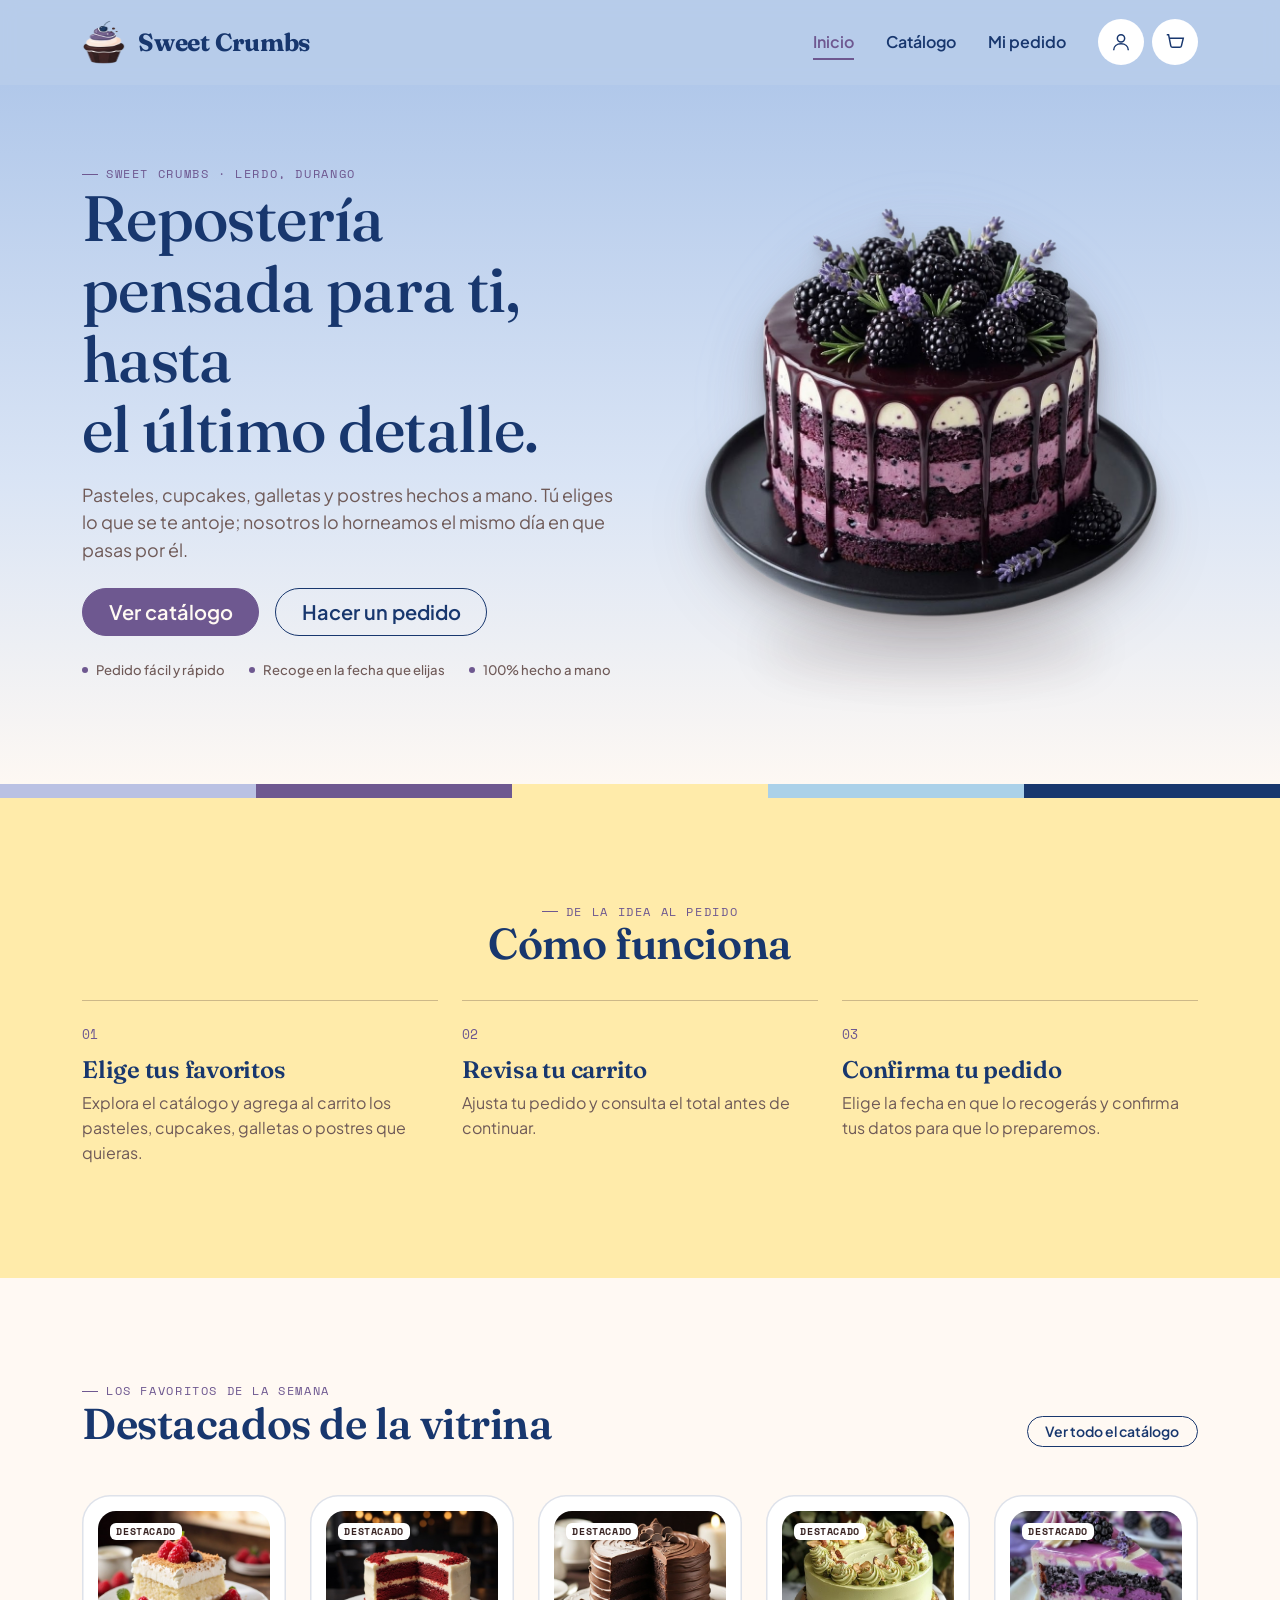
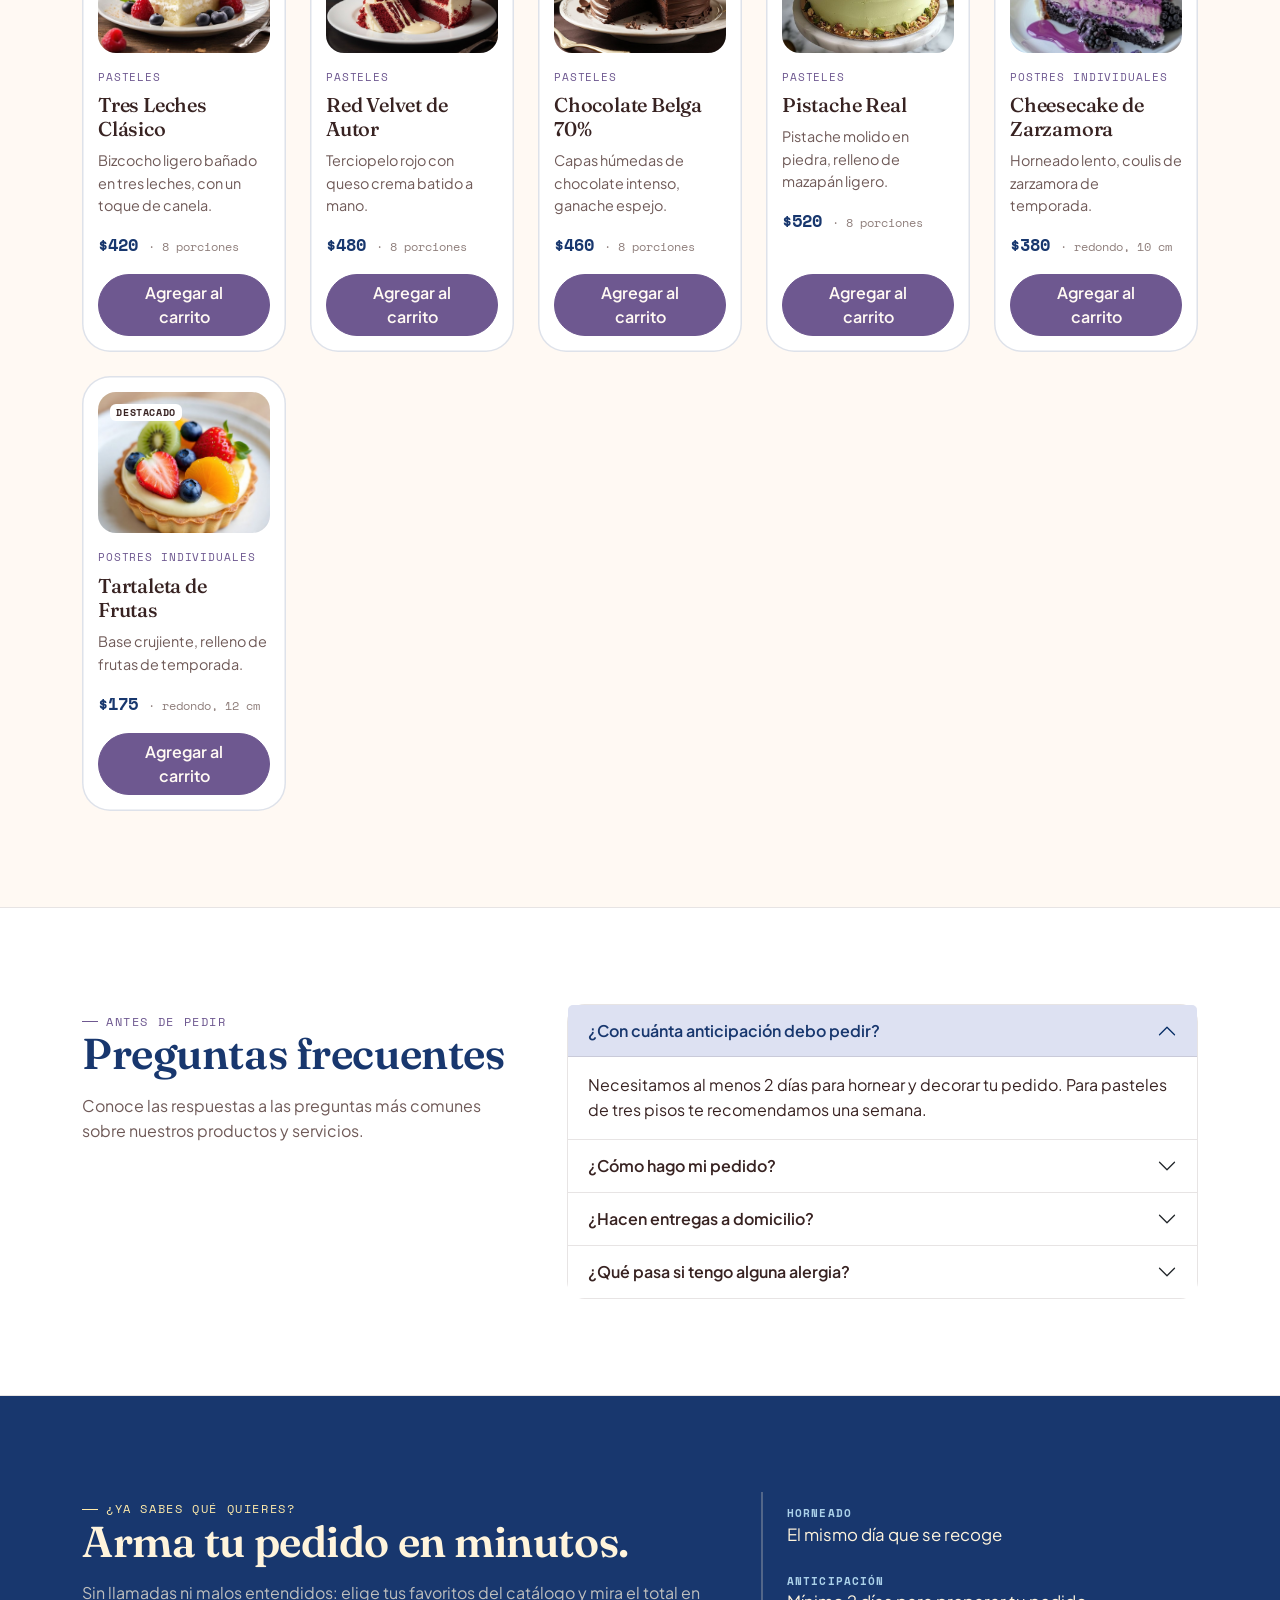
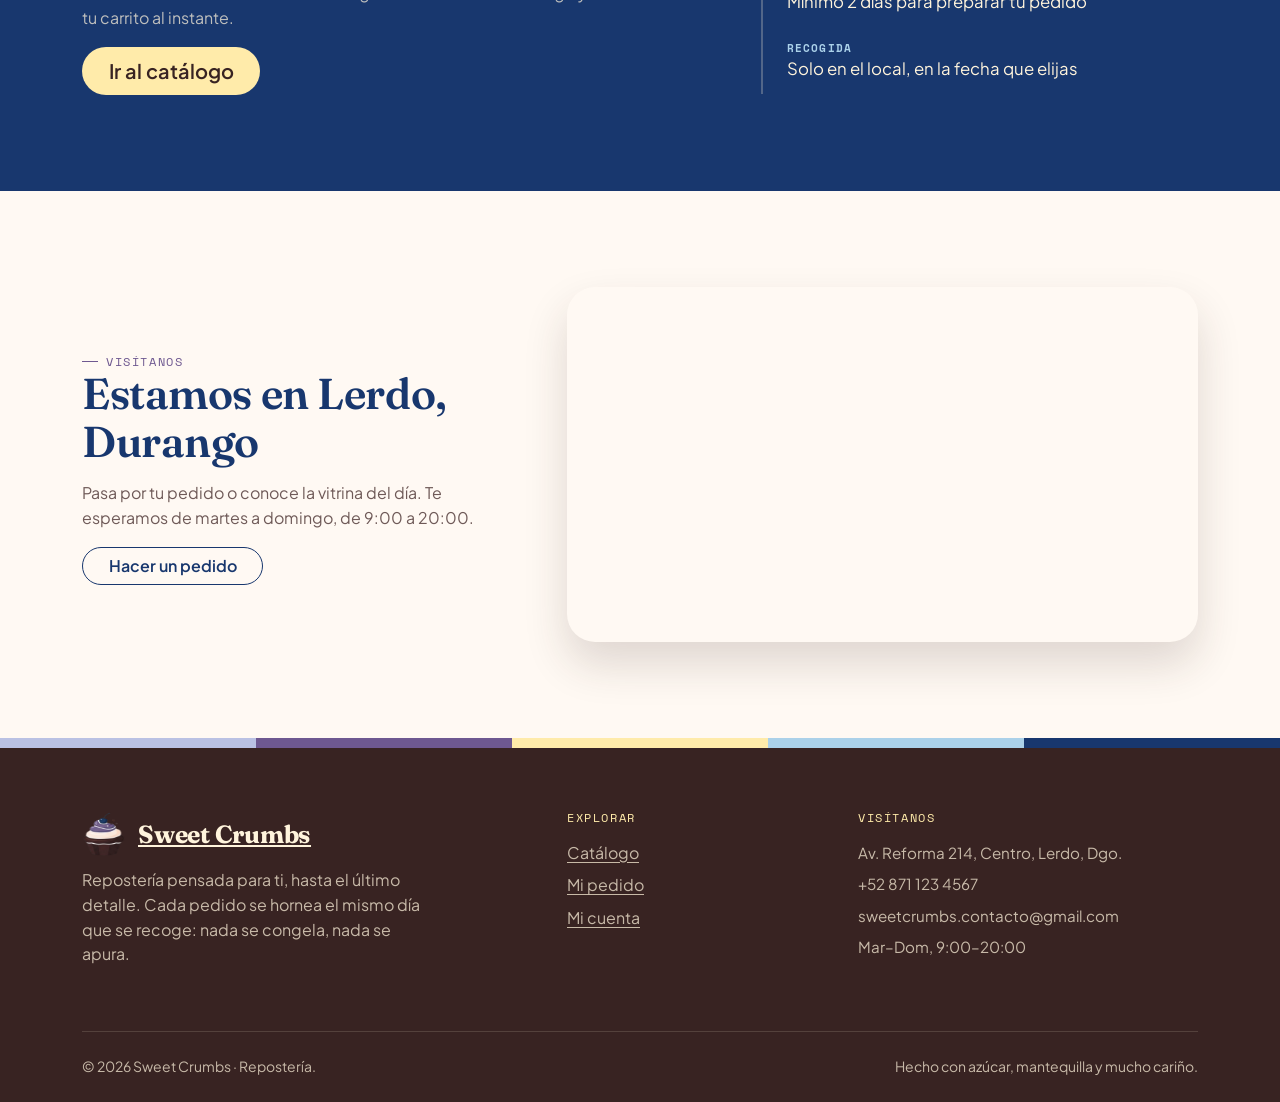
==== commit a08c8cdc: "Correciones en los 3 modulos y correcciones de funcionamiento" ====
--- a/index.html
+++ b/index.html
@@ -4,8 +4,8 @@
   <meta charset="UTF-8">
   <meta name="viewport" content="width=device-width, initial-scale=1">
   <title>Sweet Crumbs — Repostería pensada para ti, hasta el último detalle</title>
-  <meta name="description" content="Repostería pensada para ti, hasta el último detalle. Pasteles, cupcakes, galletas y postres artesanales en Lerdo, Durango; personaliza tu pastel en 3D y sigue tu pedido con un folio.">
-  <link rel="icon" type="image/svg+xml" href="img/favicon.svg">
+  <meta name="description" content="Repostería pensada para ti, hasta el último detalle. Pasteles, cupcakes, galletas y postres artesanales en Lerdo, Durango; haz tu pedido para recogerlo en el local.">
+  <link rel="icon" type="image/svg+xml" href="../img/logo/logo-pastelito.png">
   <link rel="preconnect" href="https://fonts.googleapis.com">
   <link rel="preconnect" href="https://fonts.gstatic.com" crossorigin>
   <link rel="stylesheet" href="https://fonts.googleapis.com/css2?family=Fraunces:opsz,wght@9..144,400..700&family=Plus+Jakarta+Sans:wght@400;500;600;700;800&family=Space+Mono:wght@400;700&display=swap">
@@ -20,7 +20,6 @@
   <div id="sc-encabezado"></div>
 
   <main>
-
     <!-- SECCION PORTADA PRINCIPAL -->
     <section class="portada" aria-labelledby="tituloPortada">
       <div class="container">
@@ -33,13 +32,13 @@
           <div class="col-lg-6">
             <span class="sobretitulo">Sweet Crumbs · Lerdo, Durango</span>
             <h1 id="tituloPortada">Repostería pensada para ti, hasta el&nbsp;último&nbsp;detalle.</h1>
-            <p class="entradilla">Pasteles, cupcakes, galletas y postres hechos a mano. Tú eliges el sabor, el tamaño y cada decoración; nosotros lo horneamos el mismo día en que pasas por él.</p>
+            <p class="entradilla">Pasteles, cupcakes, galletas y postres hechos a mano. Tú eliges lo que se te antoje; nosotros lo horneamos el mismo día en que pasas por él.</p>
             <div class="d-flex flex-wrap gap-3 mb-4">
-              <a href="cliente/personalizador.html" class="btn btn-primary btn-lg">Personalizar mi pastel</a>
-              <a href="cliente/catalogo.html" class="btn btn-outline-primary btn-lg">Ver catálogo</a>
+              <a href="cliente/catalogo.html" class="btn btn-primary btn-lg">Ver catálogo</a>
+              <a href="cliente/pedido.html" class="btn btn-outline-primary btn-lg">Hacer un pedido</a>
             </div>
             <ul class="etiquetas-portada list-unstyled d-flex flex-wrap gap-4 mb-0">
-              <li><span class="punto"></span>Folio de seguimiento</li>
+              <li><span class="punto"></span>Pedido fácil y rápido</li>
               <li><span class="punto"></span>Recoge en la fecha que elijas</li>
               <li><span class="punto"></span>100% hecho a mano</li>
             </ul>
@@ -56,9 +55,9 @@
           <h2 id="tituloPasos">Cómo funciona</h2>
         </div>
         <ol class="row row-cols-1 row-cols-md-3 g-4 list-unstyled mb-0">
-          <li class="col"><article class="paso aparecer"><h3>Elige tu base</h3><p>Selecciona el sabor, el tamaño y cuántos pisos quieres para tu pastel.</p></article></li>
-          <li class="col"><article class="paso aparecer"><h3>Decora en 3D</h3><p>Agrega relleno, flores, chispas o un mensaje, y ve el resultado en tiempo real.</p></article></li>
-          <li class="col"><article class="paso aparecer"><h3>Confirma y da seguimiento</h3><p>Elige la fecha en que lo recogerás y recibe un folio único para rastrear tu pedido.</p></article></li>
+          <li class="col"><article class="paso aparecer"><h3>Elige tus favoritos</h3><p>Explora el catálogo y agrega al carrito los pasteles, cupcakes, galletas o postres que quieras.</p></article></li>
+          <li class="col"><article class="paso aparecer"><h3>Revisa tu carrito</h3><p>Ajusta tu pedido y consulta el total antes de continuar.</p></article></li>
+          <li class="col"><article class="paso aparecer"><h3>Confirma tu pedido</h3><p>Elige la fecha en que lo recogerás y confirma tus datos para que lo preparemos.</p></article></li>
         </ol>
       </div>
     </section>
@@ -77,139 +76,8 @@
       </div>
     </section>
 
-    <!-- SECCION DE OPINIONEs -->
-    <section class="seccion seccion-opiniones" aria-labelledby="tituloOpiniones">
-      <div class="container">
-        <div class="row gy-5 gx-lg-5 align-items-center">
-          <div class="col-lg-4">
-            <span class="sobretitulo">Clientes felices</span>
-            <h2 id="tituloOpiniones">Lo que dicen de nosotros</h2>
-            <p>Cada pastel acompaña un momento importante. Estas son algunas de las historias que nos han compartido.</p>
-            <div class="resumen-opiniones">
-              <p class="resumen-opiniones__nota"><strong>4.9</strong> <span>de 5</span></p>
-              <span class="estrellas" role="img" aria-label="Calificación promedio: 4.9 de 5 estrellas"></span>
-              <p class="resumen-opiniones__texto mb-0">Calificación promedio de quienes ya probaron nuestros pedidos.</p>
-            </div>
-          </div>
-          <div class="col-lg-8">
-            <div id="carruselOpiniones" class="carousel slide" data-bs-ride="carousel" data-bs-interval="8000" role="region" aria-label="Opiniones de clientes">
-              <div class="carousel-inner">
-        <div class="carousel-item active">
-          <div class="row g-4">
-            <div class="col-md-6">
-              <article class="opinion-tarjeta h-100">
-                <header class="d-flex align-items-center gap-3 mb-3">
-                  <span class="opinion-tarjeta__avatar opinion-tarjeta__avatar--morado" aria-hidden="true">MR</span>
-                  <div>
-                    <h3 class="opinion-tarjeta__nombre">Mariana R.</h3>
-                    <p class="opinion-tarjeta__ocasion">Cumpleaños</p>
-                  </div>
-                </header>
-                <span class="estrellas mb-2" role="img" aria-label="5 de 5 estrellas"></span>
-                <blockquote class="opinion-tarjeta__texto">El pastel quedó idéntico al que diseñé en la página. Mis invitados no podían creer que lo hubiera armado desde el celular.</blockquote>
-                <p class="opinion-tarjeta__pedido mb-0"><span class="badge">Pidió</span> Pastel personalizado de 3 pisos</p>
-              </article>
-            </div>
-            <div class="col-md-6">
-              <article class="opinion-tarjeta h-100">
-                <header class="d-flex align-items-center gap-3 mb-3">
-                  <span class="opinion-tarjeta__avatar opinion-tarjeta__avatar--mantequilla" aria-hidden="true">CL</span>
-                  <div>
-                    <h3 class="opinion-tarjeta__nombre">Carlos y Luisa</h3>
-                    <p class="opinion-tarjeta__ocasion">Baby Shower</p>
-                  </div>
-                </header>
-                <span class="estrellas mb-2" role="img" aria-label="5 de 5 estrellas"></span>
-                <blockquote class="opinion-tarjeta__texto">Se acabaron en veinte minutos. Ya tenemos pedido para el próximo mes y varias amigas nos preguntaron dónde los compramos.</blockquote>
-                <p class="opinion-tarjeta__pedido mb-0"><span class="badge">Pidió</span> Cupcakes de limón y amapola</p>
-              </article>
-            </div>
-          </div>
-        </div>
-        <div class="carousel-item">
-          <div class="row g-4">
-            <div class="col-md-6">
-              <article class="opinion-tarjeta h-100">
-                <header class="d-flex align-items-center gap-3 mb-3">
-                  <span class="opinion-tarjeta__avatar opinion-tarjeta__avatar--cielo" aria-hidden="true">FT</span>
-                  <div>
-                    <h3 class="opinion-tarjeta__nombre">Familia González</h3>
-                    <p class="opinion-tarjeta__ocasion">Aniversario de bodas</p>
-                  </div>
-                </header>
-                <span class="estrellas mb-2" role="img" aria-label="5 de 5 estrellas"></span>
-                <blockquote class="opinion-tarjeta__texto">Con el folio supe en todo momento cómo iba mi pedido. Excelente trato en todo momento.</blockquote>
-                <p class="opinion-tarjeta__pedido mb-0"><span class="badge">Pidió</span> Tres leches clásico</p>
-              </article>
-            </div>
-            <div class="col-md-6">
-              <article class="opinion-tarjeta h-100">
-                <header class="d-flex align-items-center gap-3 mb-3">
-                  <span class="opinion-tarjeta__avatar opinion-tarjeta__avatar--durazno" aria-hidden="true">DM</span>
-                  <div>
-                    <h3 class="opinion-tarjeta__nombre">Estefanía H.</h3>
-                    <p class="opinion-tarjeta__ocasion">Cena con amigas</p>
-                  </div>
-                </header>
-                <span class="estrellas mb-2" role="img" aria-label="5 de 5 estrellas"></span>
-                <blockquote class="opinion-tarjeta__texto">El equilibrio entre lo cremoso y lo ácido es perfecto. Ya es el postre oficial de nuestras reuniones.</blockquote>
-                <p class="opinion-tarjeta__pedido mb-0"><span class="badge">Pidió</span> Cheesecake de fresa</p>
-              </article>
-            </div>
-          </div>
-        </div>
-        <div class="carousel-item">
-          <div class="row g-4">
-            <div class="col-md-6">
-              <article class="opinion-tarjeta h-100">
-                <header class="d-flex align-items-center gap-3 mb-3">
-                  <span class="opinion-tarjeta__avatar opinion-tarjeta__avatar--marino" aria-hidden="true">JA</span>
-                  <div>
-                    <h3 class="opinion-tarjeta__nombre">Jorge A.</h3>
-                    <p class="opinion-tarjeta__ocasion">Oficina</p>
-                  </div>
-                </header>
-                <span class="estrellas mb-2" role="img" aria-label="5 de 5 estrellas"></span>
-                <blockquote class="opinion-tarjeta__texto">Pedimos galletas para toda la oficina y todos estuvieron encantados. La calidad y precio son excelentes.</blockquote>
-                <p class="opinion-tarjeta__pedido mb-0"><span class="badge">Pidió</span> Galletas de chispas de chocolate</p>
-              </article>
-            </div>
-            <div class="col-md-6">
-              <article class="opinion-tarjeta h-100">
-                <header class="d-flex align-items-center gap-3 mb-3">
-                  <span class="opinion-tarjeta__avatar opinion-tarjeta__avatar--morado" aria-hidden="true">PV</span>
-                  <div>
-                    <h3 class="opinion-tarjeta__nombre">Paola V.</h3>
-                    <p class="opinion-tarjeta__ocasion">Graduación</p>
-                  </div>
-                </header>
-                <span class="estrellas mb-2" role="img" aria-label="5 de 5 estrellas"></span>
-                <blockquote class="opinion-tarjeta__texto">Elegí cada detalle y el resultado superó lo que imaginaba. Me escribieron para confirmar la fecha y todo salió perfecto.</blockquote>
-                <p class="opinion-tarjeta__pedido mb-0"><span class="badge">Pidió</span> Pastel personalizado de zarzamora</p>
-              </article>
-            </div>
-          </div>
-        </div>
-              </div>
-              <div class="d-flex align-items-center justify-content-between mt-4">
-                <div class="carousel-indicators carrusel-opiniones__indicadores position-static m-0">
-                  <button type="button" data-bs-target="#carruselOpiniones" data-bs-slide-to="0" class="active" aria-current="true" aria-label="Opiniones 1 y 2"></button>
-                  <button type="button" data-bs-target="#carruselOpiniones" data-bs-slide-to="1" aria-label="Opiniones 3 y 4"></button>
-                  <button type="button" data-bs-target="#carruselOpiniones" data-bs-slide-to="2" aria-label="Opiniones 5 y 6"></button>
-                </div>
-                <div class="d-flex gap-2">
-                  <button type="button" class="btn btn-outline-primary boton-carrusel" data-bs-target="#carruselOpiniones" data-bs-slide="prev" aria-label="Opiniones anteriores">&larr;</button>
-                  <button type="button" class="btn btn-outline-primary boton-carrusel" data-bs-target="#carruselOpiniones" data-bs-slide="next" aria-label="Opiniones siguientes">&rarr;</button>
-                </div>
-              </div>
-            </div>
-          </div>
-        </div>
-      </div>
-    </section>
-
     <!-- SECCION PREGUNTAS FRECUENTES -->
-    <section class="seccion" aria-labelledby="tituloPreguntas">
+    <section class="seccion seccion-blanca" aria-labelledby="tituloPreguntas">
       <div class="container">
         <div class="row gy-5 gx-lg-5 align-items-start">
           <div class="col-lg-5">
@@ -226,8 +94,8 @@
                 <div id="respuesta1" class="accordion-collapse collapse show" data-bs-parent="#acordeonPreguntas"><div class="accordion-body">Necesitamos al menos 2 días para hornear y decorar tu pedido. Para pasteles de tres pisos te recomendamos una semana.</div></div>
               </div>
               <div class="accordion-item">
-                <h3 class="accordion-header"><button class="accordion-button collapsed" type="button" data-bs-toggle="collapse" data-bs-target="#respuesta2" aria-expanded="false" aria-controls="respuesta2">¿Puedo personalizar los productos del catálogo?</button></h3>
-                <div id="respuesta2" class="accordion-collapse collapse" data-bs-parent="#acordeonPreguntas"><div class="accordion-body">Los productos del catálogo se piden tal cual están en la vitrina. Si quieres algo único, diseña tu propio pastel en el personalizador.</div></div>
+                <h3 class="accordion-header"><button class="accordion-button collapsed" type="button" data-bs-toggle="collapse" data-bs-target="#respuesta2" aria-expanded="false" aria-controls="respuesta2">¿Cómo hago mi pedido?</button></h3>
+                <div id="respuesta2" class="accordion-collapse collapse" data-bs-parent="#acordeonPreguntas"><div class="accordion-body">Agrega tus productos al carrito, entra a Mi pedido, llena tus datos de recogida y confirma.</div></div>
               </div>
               <div class="accordion-item">
                 <h3 class="accordion-header"><button class="accordion-button collapsed" type="button" data-bs-toggle="collapse" data-bs-target="#respuesta3" aria-expanded="false" aria-controls="respuesta3">¿Hacen entregas a domicilio?</button></h3>
@@ -249,15 +117,15 @@
         <div class="row align-items-center gy-5 gx-lg-5">
           <div class="col-lg-7">
             <span class="sobretitulo">¿Ya sabes qué quieres?</span>
-            <h2 id="tituloLlamada">Diseña tu pastel en minutos.</h2>
-            <p>Sin llamadas ni malos entendidos: ajusta cada detalle en el modelador y mira el precio actualizarse al instante.</p>
-            <a href="cliente/personalizador.html" class="btn btn-light btn-lg">Ir al modelador 3D</a>
+            <h2 id="tituloLlamada">Arma tu pedido en minutos.</h2>
+            <p>Sin llamadas ni malos entendidos: elige tus favoritos del catálogo y mira el total en tu carrito al instante.</p>
+            <a href="cliente/catalogo.html" class="btn btn-light btn-lg">Ir al catálogo</a>
           </div>
           <div class="col-lg-5">
             <dl class="banda-cta__datos mb-0">
               <div><dt>Horneado</dt><dd>El mismo día que se recoge</dd></div>
-              <div><dt>Personalización</dt><dd>Cambios ilimitados antes de pagar</dd></div>
-              <div><dt>Seguimiento</dt><dd>Un folio único por pedido</dd></div>
+              <div><dt>Anticipación</dt><dd>Mínimo 2 días para preparar tu pedido</dd></div>
+              <div><dt>Recogida</dt><dd>Solo en el local, en la fecha que elijas</dd></div>
             </dl>
           </div>
         </div>
--- a/css/base.css
+++ b/css/base.css
@@ -1,125 +1,125 @@
 html {
-    scroll-behavior: smooth;
+  scroll-behavior: smooth;
 }
 
 body {
-    overflow-x: hidden;
-    -webkit-font-smoothing: antialiased;
-    line-height: 1.55;
+  overflow-x: hidden;
+  -webkit-font-smoothing: antialiased;
+  line-height: 1.55;
 }
 
 /* DISEÑO TITULOS */
 h1, h2, h3, h4, h5, h6 {
-    font-family: var(--fuente-titulo);
-    font-weight: 600;
-    line-height: 1.1;
-    letter-spacing: -0.01em;
+  font-family: var(--fuente-titulo);
+  font-weight: 600;
+  line-height: 1.1;
+  letter-spacing: -0.01em;
 }
 
 h1 {
-    font-size: clamp(2.6rem, 5vw, 4.4rem);
-    font-weight: 500;
-    margin-bottom: var(--espacio-4);
+  font-size: clamp(2.6rem, 5vw, 4.4rem);
+  font-weight: 500;
+  margin-bottom: var(--espacio-4);
 }
 
 h2 {
-    font-size: clamp(1.9rem, 3.4vw, 2.7rem);
-    margin-bottom: var(--espacio-4);
+  font-size: clamp(1.9rem, 3.4vw, 2.7rem);
+  margin-bottom: var(--espacio-4);
 }
 
 h3 {
-    font-size: clamp(1.25rem, 2vw, 1.5rem);
+  font-size: clamp(1.25rem, 2vw, 1.5rem);
 }
 
 p {
-    color: var(--color-tinta-suave);
+  color: var(--color-tinta-suave);
 }
 
 /* DISEÑO ENLACES */
 a:not([class]) {
-    color: var(--color-primario);
-    text-decoration: underline;
-    text-underline-offset: 3px;
+  color: var(--color-primario);
+  text-decoration: underline;
+  text-underline-offset: 3px;
 }
 
 a:not([class]):hover {
-    color: var(--paleta-marino);
+  color: var(--paleta-marino);
 }
 
 :focus-visible {
-    outline: 2px solid var(--color-primario);
-    outline-offset: 3px;
+  outline: 2px solid var(--color-primario);
+  outline-offset: 3px;
 }
 
 /* DISEÑO TEXTO DE APOYO / TEXTOS COMPLEMENTARIOS */
 .sobretitulo {
-    display: inline-flex;
-    align-items: center;
-    gap: var(--espacio-2);
-    font-family: var(--fuente-mono);
-    font-size: 0.72rem;
-    letter-spacing: 0.14em;
-    text-transform: uppercase;
-    color: var(--color-primario);
+  display: inline-flex;
+  align-items: center;
+  gap: var(--espacio-2);
+  font-family: var(--fuente-mono);
+  font-size: 0.72rem;
+  letter-spacing: 0.14em;
+  text-transform: uppercase;
+  color: var(--color-primario);
 }
 
 .sobretitulo::before {
-    content: '';
-    width: 16px;
-    height: 1px;
-    background: currentColor;
+  content: '';
+  width: 16px;
+  height: 1px;
+  background: currentColor;
 }
 
 .entradilla {
-    font-size: 1.12rem;
-    max-width: 34em;
-    margin-bottom: var(--espacio-5);
+  font-size: 1.12rem;
+  max-width: 34em;
+  margin-bottom: var(--espacio-5);
 }
 
 .precio {
-    display: block;
-    font-family: var(--fuente-mono);
-    font-weight: 700;
-    font-size: 1.05rem;
-    color: var(--paleta-marino);
+  display: block;
+  font-family: var(--fuente-mono);
+  font-weight: 700;
+  font-size: 1.05rem;
+  color: var(--paleta-marino);
 }
 
 .precio small {
-    font-weight: 400;
-    color: var(--color-tinta-tenue);
-    font-size: 0.72rem;
+  font-weight: 400;
+  color: var(--color-tinta-tenue);
+  font-size: 0.72rem;
 }
 
 /* DISEÑO ICONOS SVG EN LÍNEA */
 .icono {
-    display: block;
-    width: 22px;
-    height: 22px;
-    stroke: currentColor;
-    fill: none;
-    stroke-width: 1.6;
+  display: block;
+  width: 22px;
+  height: 22px;
+  stroke: currentColor;
+  fill: none;
+  stroke-width: 1.6;
 }
 
 /* AJUSTES DE NAVEGACIÓN */
 .aparecer {
-    opacity: 0;
-    transform: translateY(18px);
-    transition: opacity var(--duracion-lenta) var(--suavizado-salida),
-                transform var(--duracion-lenta) var(--suavizado-salida);
+  opacity: 0;
+  transform: translateY(18px);
+  transition: opacity var(--duracion-lenta) var(--suavizado-salida),
+        transform var(--duracion-lenta) var(--suavizado-salida);
 }
 
 .aparecer.visible {
-    opacity: 1;
-    transform: none;
+  opacity: 1;
+  transform: none;
 }
 
 @media (prefers-reduced-motion: reduce) {
-    html {
-        scroll-behavior: auto;
-    }
-    .aparecer {
-        opacity: 1;
-        transform: none;
-        transition: none;
-    }
-}+  html {
+    scroll-behavior: auto;
+  }
+  .aparecer {
+    opacity: 1;
+    transform: none;
+    transition: none;
+  }
+}
--- a/css/componentes.css
+++ b/css/componentes.css
@@ -2,600 +2,616 @@
 
 /* BOTONES */
 .btn {
-    --bs-btn-border-radius: var(--radio-pildora);
-    --bs-btn-font-weight: 600;
-    --bs-btn-padding-x: 1.6rem;
+  --bs-btn-border-radius: var(--radio-pildora);
+  --bs-btn-font-weight: 600;
+  --bs-btn-padding-x: 1.6rem;
 }
 
 .btn-sm {
-    --bs-btn-padding-x: 1.1rem;
+  --bs-btn-padding-x: 1.1rem;
 }
 
 .btn-primary {
-    --bs-btn-bg: var(--paleta-morado);
-    --bs-btn-border-color: var(--paleta-morado);
-    --bs-btn-color: #FFF9F3;
-    --bs-btn-hover-bg: var(--paleta-marino);
-    --bs-btn-hover-border-color: var(--paleta-marino);
-    --bs-btn-hover-color: #FFF9F3;
-    --bs-btn-active-bg: var(--paleta-marino);
-    --bs-btn-active-border-color: var(--paleta-marino);
-    --bs-btn-active-color: #FFF9F3;
-    --bs-btn-disabled-bg: var(--paleta-morado);
-    --bs-btn-disabled-border-color: var(--paleta-morado);
+  --bs-btn-bg: var(--paleta-morado);
+  --bs-btn-border-color: var(--paleta-morado);
+  --bs-btn-color: #FFF9F3;
+  --bs-btn-hover-bg: var(--paleta-marino);
+  --bs-btn-hover-border-color: var(--paleta-marino);
+  --bs-btn-hover-color: #FFF9F3;
+  --bs-btn-active-bg: var(--paleta-marino);
+  --bs-btn-active-border-color: var(--paleta-marino);
+  --bs-btn-active-color: #FFF9F3;
+  --bs-btn-disabled-bg: var(--paleta-morado);
+  --bs-btn-disabled-border-color: var(--paleta-morado);
 }
 
 .btn-outline-primary {
-    --bs-btn-color: var(--paleta-marino);
-    --bs-btn-border-color: var(--paleta-marino);
-    --bs-btn-hover-bg: var(--paleta-marino);
-    --bs-btn-hover-border-color: var(--paleta-marino);
-    --bs-btn-hover-color: #FFF9F3;
-    --bs-btn-active-bg: var(--paleta-marino);
-    --bs-btn-active-border-color: var(--paleta-marino);
-    --bs-btn-active-color: #FFF9F3;
+  --bs-btn-color: var(--paleta-marino);
+  --bs-btn-border-color: var(--paleta-marino);
+  --bs-btn-hover-bg: var(--paleta-marino);
+  --bs-btn-hover-border-color: var(--paleta-marino);
+  --bs-btn-hover-color: #FFF9F3;
+  --bs-btn-active-bg: var(--paleta-marino);
+  --bs-btn-active-border-color: var(--paleta-marino);
+  --bs-btn-active-color: #FFF9F3;
 }
 
 .btn-light {
-    --bs-btn-bg: var(--color-superficie);
-    --bs-btn-border-color: transparent;
-    --bs-btn-color: var(--paleta-marino);
-    --bs-btn-hover-bg: var(--paleta-mantequilla);
-    --bs-btn-hover-border-color: transparent;
-    --bs-btn-hover-color: var(--paleta-chocolate);
-    --bs-btn-active-bg: var(--paleta-mantequilla);
+  --bs-btn-bg: var(--color-superficie);
+  --bs-btn-border-color: transparent;
+  --bs-btn-color: var(--paleta-marino);
+  --bs-btn-hover-bg: var(--paleta-mantequilla);
+  --bs-btn-hover-border-color: transparent;
+  --bs-btn-hover-color: var(--paleta-chocolate);
+  --bs-btn-active-bg: var(--paleta-mantequilla);
 }
 
 .seccion-invertida .btn-light {
-    --bs-btn-bg: var(--paleta-mantequilla);
-    --bs-btn-color: var(--paleta-chocolate);
-    --bs-btn-hover-bg: var(--paleta-crema);
+  --bs-btn-bg: var(--paleta-mantequilla);
+  --bs-btn-color: var(--paleta-chocolate);
+  --bs-btn-hover-bg: var(--paleta-crema);
 }
 
 /* TIPO ENCABEZADO Y NAVEGACIÓN */
 
 .encabezado-sitio {
-    background: rgba(177, 200, 234, 0.92);
-    backdrop-filter: blur(10px);
-    border-bottom: 1px solid transparent;
-    transition: box-shadow var(--duracion-media), border-color var(--duracion-media);
+  background: rgba(177, 200, 234, 0.92);
+  backdrop-filter: blur(10px);
+  border-bottom: 1px solid transparent;
+  transition: box-shadow var(--duracion-media), border-color var(--duracion-media);
 }
 
 .encabezado-sitio.con-scroll {
-    border-bottom-color: rgba(24, 55, 110, 0.18);
-    box-shadow: 0 2px 18px rgba(56, 35, 34, 0.08);
+  border-bottom-color: rgba(24, 55, 110, 0.18);
+  box-shadow: 0 2px 18px rgba(56, 35, 34, 0.08);
 }
 
 .encabezado-sitio .navbar {
-    min-height: var(--alto-encabezado);
+  min-height: var(--alto-encabezado);
 }
 
 .marca {
-    display: inline-flex;
-    align-items: center;
-    gap: var(--espacio-3);
-    margin-right: var(--espacio-5);
-    white-space: nowrap;
-    color: var(--paleta-marino);
+  display: inline-flex;
+  align-items: center;
+  gap: var(--espacio-3);
+  margin-right: var(--espacio-5);
+  white-space: nowrap;
+  color: var(--paleta-marino);
 }
 
 .marca:hover {
-    color: var(--paleta-marino);
+  color: var(--paleta-marino);
 }
 
 .marca__logo {
-    width: 44px;
-    height: 44px;
-    flex-shrink: 0;
+  width: 44px;
+  height: 44px;
+  flex-shrink: 0;
 }
 
 .marca__nombre {
-    font-family: var(--fuente-titulo);
-    font-size: 1.55rem;
-    font-weight: 700;
-    letter-spacing: -0.01em;
+  font-family: var(--fuente-titulo);
+  font-size: 1.55rem;
+  font-weight: 700;
+  letter-spacing: -0.01em;
 }
 
 .navbar-nav .nav-link {
-    color: var(--paleta-marino);
-    font-weight: 600;
-    position: relative;
+  color: var(--paleta-marino);
+  font-weight: 600;
+  position: relative;
 }
 
 .navbar-nav .nav-link:hover,
 .navbar-nav .nav-link.active {
-    color: var(--paleta-morado);
+  color: var(--paleta-morado);
 }
 
 @media (min-width: 992px) {
-    .navbar-nav .nav-link.active::after {
-        content: '';
-        position: absolute;
-        left: 0.5rem;
-        right: 0.5rem;
-        bottom: 2px;
-        height: 2px;
-        background: var(--paleta-morado);
-    }
+  .navbar-nav .nav-link.active::after {
+    content: '';
+    position: absolute;
+    left: 0.5rem;
+    right: 0.5rem;
+    bottom: 2px;
+    height: 2px;
+    background: var(--paleta-morado);
+  }
 }
 
 .navbar-toggler {
-    border-color: rgba(24, 55, 110, 0.4);
+  border-color: rgba(24, 55, 110, 0.4);
 }
 
 .boton-carrito {
-    width: 46px;
-    height: 46px;
-    padding: 0;
-    display: inline-flex;
-    align-items: center;
-    justify-content: center;
-    border-radius: 50%;
+  width: 46px;
+  height: 46px;
+  padding: 0;
+  display: inline-flex;
+  align-items: center;
+  justify-content: center;
+  border-radius: 50%;
 }
 
 .insignia-carrito {
-    background: var(--paleta-chocolate);
-    font-family: var(--fuente-mono);
-    font-size: 0.65rem;
+  background: var(--paleta-chocolate);
+  font-family: var(--fuente-mono);
+  font-size: 0.65rem;
 }
 
 /* SECCIONES INFORMACION */
 
 .seccion {
-    padding: var(--espacio-9) 0;
+  padding: var(--espacio-9) 0;
 }
 
 .seccion-alterna {
-    background: var(--paleta-mantequilla);
-}
-
-.seccion-opiniones {
-    background: var(--color-primario-claro);
+  background: var(--paleta-mantequilla);
+}
+
+/* Fondo blanco para destacar una sección entre dos de otro color */
+.seccion-blanca {
+  background: var(--color-superficie);
+  border-block: 1px solid var(--color-linea);
 }
 
 .seccion-invertida {
-    background: var(--color-invertido-fondo);
-    color: var(--color-invertido-tinta);
+  background: var(--color-invertido-fondo);
+  color: var(--color-invertido-tinta);
 }
 
 .seccion-invertida h2 {
-    color: var(--color-invertido-tinta);
+  color: var(--color-invertido-tinta);
 }
 
 .seccion-invertida p {
-    color: var(--color-invertido-tinta-suave);
+  color: var(--color-invertido-tinta-suave);
 }
 
 .seccion-invertida .sobretitulo {
-    color: var(--paleta-mantequilla);
+  color: var(--paleta-mantequilla);
 }
 
 .encabezado-seccion {
-    max-width: 640px;
-    margin-bottom: var(--espacio-6);
+  max-width: 640px;
+  margin-bottom: var(--espacio-6);
 }
 
 @media (max-width: 767.98px) {
-    .seccion {
-        padding: var(--espacio-7) 0;
-    }
+  .seccion {
+    padding: var(--espacio-7) 0;
+  }
 }
 
 /* FRANJA DE COLOR AL EN CABEZADO */
 .portada,
 .portada-catalogo,
-.portada-personalizador,
 .portada-pedido,
 .portada-cuenta {
-    position: relative;
-    isolation: isolate;
+  position: relative;
+  isolation: isolate;
 }
 
 .portada::before,
 .portada-catalogo::before,
-.portada-personalizador::before,
 .portada-pedido::before,
 .portada-cuenta::before {
-    content: '';
-    position: absolute;
-    inset: 0 auto 0 50%;
-    width: 100vw;
-    transform: translateX(-50%);
-    z-index: -1;
-    background: linear-gradient(
-        180deg,
-        var(--paleta-azul-nube) 0%,
-        #D9E4F5 55%,
-        var(--color-fondo) 100%
-    );
+  content: '';
+  position: absolute;
+  inset: 0 auto 0 50%;
+  width: 100vw;
+  transform: translateX(-50%);
+  z-index: -1;
+  background: linear-gradient(
+    180deg,
+    var(--paleta-azul-nube) 0%,
+    #D9E4F5 55%,
+    var(--color-fondo) 100%
+  );
 }
 
 /* SECCION PASOS NUMERADOS (COMO FUNCIONA - PAGINA INIICIO) */
 .seccion-alterna ol {
-    counter-reset: paso;
+  counter-reset: paso;
 }
 
 .paso {
-    padding-top: var(--espacio-5);
-    border-top: 1px solid rgba(56, 35, 34, 0.25);
+  padding-top: var(--espacio-5);
+  border-top: 1px solid rgba(56, 35, 34, 0.25);
 }
 
 .paso::before {
-    counter-increment: paso;
-    content: counter(paso, decimal-leading-zero);
-    display: block;
-    margin-bottom: var(--espacio-3);
-    font-family: var(--fuente-mono);
-    font-size: 0.8rem;
-    color: var(--paleta-morado);
+  counter-increment: paso;
+  content: counter(paso, decimal-leading-zero);
+  display: block;
+  margin-bottom: var(--espacio-3);
+  font-family: var(--fuente-mono);
+  font-size: 0.8rem;
+  color: var(--paleta-morado);
 }
 
 /* TARJETA DE PRODUCTO */
 .tarjeta-producto {
-    --bs-card-border-width: 0;
-    --bs-card-bg: var(--color-superficie);
-    --bs-card-border-radius: var(--radio-grande);
-    padding: var(--espacio-4);
-    box-shadow: inset 0 0 0 1.5px rgba(24, 55, 110, 0.14);
-    transition: transform var(--duracion-media) var(--suavizado-salida),
-                box-shadow var(--duracion-media) var(--suavizado-salida);
+  --bs-card-border-width: 0;
+  --bs-card-bg: var(--color-superficie);
+  --bs-card-border-radius: var(--radio-grande);
+  padding: var(--espacio-4);
+  box-shadow: inset 0 0 0 1.5px rgba(24, 55, 110, 0.14);
+  transition: transform var(--duracion-media) var(--suavizado-salida),
+        box-shadow var(--duracion-media) var(--suavizado-salida);
 }
 
 .tarjeta-producto:hover {
-    transform: translateY(-6px);
-    box-shadow: var(--sombra-elevada), inset 0 0 0 1.5px var(--paleta-morado);
+  transform: translateY(-6px);
+  box-shadow: var(--sombra-elevada), inset 0 0 0 1.5px var(--paleta-morado);
 }
 
 .tarjeta-producto__arte {
-    position: relative;
-    display: flex;
-    align-items: center;
-    justify-content: center;
-    overflow: hidden;
-    aspect-ratio: 1 / 0.82;
-    border-radius: var(--radio-medio);
-    color: var(--paleta-morado);
+  position: relative;
+  display: flex;
+  align-items: center;
+  justify-content: center;
+  overflow: hidden;
+  aspect-ratio: 1 / 0.82;
+  border-radius: var(--radio-medio);
+  color: var(--paleta-morado);
 }
 
 .tarjeta-producto__arte svg {
-    width: 62%;
-    height: 62%;
+  width: 62%;
+  height: 62%;
+}
+
+.tarjeta-producto__arte img {
+  width: 100%;
+  height: 100%;
+  object-fit: cover;
 }
 
 .tarjeta-producto__arte--pasteles {
-    background: var(--paleta-lavanda);
-    color: var(--paleta-marino);
+  background: var(--paleta-lavanda);
+  color: var(--paleta-marino);
 }
 
 .tarjeta-producto__arte--cupcakes {
-    background: var(--paleta-mantequilla);
-    color: var(--paleta-chocolate);
+  background: var(--paleta-mantequilla);
+  color: var(--paleta-chocolate);
 }
 
 .tarjeta-producto__arte--postres {
-    background: var(--paleta-cielo);
-    color: var(--paleta-marino);
+  background: var(--paleta-cielo);
+  color: var(--paleta-marino);
 }
 
 .tarjeta-producto__arte--galletas {
-    background: var(--paleta-durazno);
-    color: var(--paleta-chocolate);
+  background: var(--paleta-durazno);
+  color: var(--paleta-chocolate);
 }
 
 .tarjeta-producto__insignia {
-    position: absolute;
-    top: 12px;
-    left: 12px;
-    background: var(--color-superficie);
-    color: var(--color-tinta);
-    font-family: var(--fuente-mono);
-    font-size: 0.62rem;
-    letter-spacing: 0.06em;
-    text-transform: uppercase;
+  position: absolute;
+  top: 12px;
+  left: 12px;
+  background: var(--color-superficie);
+  color: var(--color-tinta);
+  font-family: var(--fuente-mono);
+  font-size: 0.62rem;
+  letter-spacing: 0.06em;
+  text-transform: uppercase;
 }
 
 .tarjeta-producto__categoria {
-    margin-bottom: var(--espacio-2);
-    font-family: var(--fuente-mono);
-    font-size: 0.68rem;
-    letter-spacing: 0.08em;
-    text-transform: uppercase;
-    color: var(--paleta-morado);
+  margin-bottom: var(--espacio-2);
+  font-family: var(--fuente-mono);
+  font-size: 0.68rem;
+  letter-spacing: 0.08em;
+  text-transform: uppercase;
+  color: var(--paleta-morado);
 }
 
 .tarjeta-producto__descripcion {
-    font-size: 0.9rem;
+  font-size: 0.9rem;
 }
 
 /* DISEÑO BOTONES DE FILTOS BUSQUEDA */
 .pildora {
-    border: 0;
-    border-radius: var(--radio-pildora);
-    padding: 10px 18px;
-    font-size: 0.85rem;
-    font-weight: 600;
-    background: var(--color-superficie);
-    color: var(--paleta-marino);
-    box-shadow: inset 0 0 0 1.5px rgba(24, 55, 110, 0.25);
-    transition: background var(--duracion-rapida),
-                color var(--duracion-rapida),
-                box-shadow var(--duracion-rapida);
+  border: 0;
+  border-radius: var(--radio-pildora);
+  padding: 10px 18px;
+  font-size: 0.85rem;
+  font-weight: 600;
+  background: var(--color-superficie);
+  color: var(--paleta-marino);
+  box-shadow: inset 0 0 0 1.5px rgba(24, 55, 110, 0.25);
+  transition: background var(--duracion-rapida),
+        color var(--duracion-rapida),
+        box-shadow var(--duracion-rapida);
 }
 
 .pildora:hover {
-    box-shadow: inset 0 0 0 1.5px var(--paleta-morado);
+  box-shadow: inset 0 0 0 1.5px var(--paleta-morado);
 }
 
 .pildora.activo {
-    background: var(--paleta-marino);
-    color: #FFF4DC;
-    box-shadow: none;
+  background: var(--paleta-marino);
+  color: #FFF4DC;
+  box-shadow: none;
 }
 
 /* DISEÑO FORMULARIOS */
 .form-label {
-    font-size: 0.85rem;
-    font-weight: 600;
+  font-size: 0.85rem;
+  font-weight: 600;
 }
 
 .form-control,.form-select {
-    border-color: var(--color-linea-fuerte);
-    border-radius: var(--radio-chico);
-    padding: 0.7rem 1rem;
-    background-color: var(--color-superficie);
+  border-color: var(--color-linea-fuerte);
+  border-radius: var(--radio-chico);
+  padding: 0.7rem 1rem;
+  background-color: var(--color-superficie);
 }
 
 .form-control:focus, .form-select:focus {
-    border-color: var(--paleta-morado);
-    box-shadow: 0 0 0 0.25rem rgba(110, 88, 144, 0.22);
+  border-color: var(--paleta-morado);
+  box-shadow: 0 0 0 0.25rem rgba(110, 88, 144, 0.22);
 }
 
 .form-check-input:checked {
-    background-color: var(--paleta-morado);
-    border-color: var(--paleta-morado);
+  background-color: var(--paleta-morado);
+  border-color: var(--paleta-morado);
 }
 
 .form-check-input:focus {
-    border-color: var(--paleta-morado);
-    box-shadow: 0 0 0 0.25rem rgba(110, 88, 144, 0.22);
+  border-color: var(--paleta-morado);
+  box-shadow: 0 0 0 0.25rem rgba(110, 88, 144, 0.22);
 }
 
 .input-group-text {
-    background: var(--color-superficie);
-    border-color: var(--color-linea-fuerte);
+  background: var(--color-superficie);
+  border-color: var(--color-linea-fuerte);
 }
 
 /* DISEÑO DE PANEL LATERAL DEL CARRITO */
 .cajon-carrito {
-    --bs-offcanvas-width: min(420px, 100%);
-    --bs-offcanvas-bg: var(--color-fondo);
+  --bs-offcanvas-width: min(420px, 100%);
+  --bs-offcanvas-bg: var(--color-fondo);
 }
 
 .cajon-carrito .offcanvas-header {
-    background: var(--paleta-azul-nube);
+  background: var(--paleta-azul-nube);
 }
 
 .cajon-carrito__pie {
-    padding: var(--espacio-5);
-    border-top: 1px solid var(--color-linea);
-    background: var(--paleta-durazno);
+  padding: var(--espacio-5);
+  border-top: 1px solid var(--color-linea);
+  background: var(--paleta-durazno);
 }
 
 .carrito-vacio {
-    padding: var(--espacio-8) var(--espacio-4);
-    color: var(--color-tinta-tenue);
+  padding: var(--espacio-8) var(--espacio-4);
+  color: var(--color-tinta-tenue);
 }
 
 .carrito-vacio .icono {
-    width: 56px;
-    height: 56px;
-    margin: 0 auto var(--espacio-4);
-    opacity: 0.5;
+  width: 56px;
+  height: 56px;
+  margin: 0 auto var(--espacio-4);
+  opacity: 0.5;
 }
 
 .articulo-carrito,
 .resumen-pedido__articulo {
-    display: grid;
-    grid-template-columns: 56px 1fr auto;
-    gap: var(--espacio-3);
-    align-items: start;
-    padding: var(--espacio-4) 0;
-    border-bottom: 1px solid var(--color-linea);
+  display: grid;
+  grid-template-columns: 56px 1fr auto;
+  gap: var(--espacio-3);
+  align-items: start;
+  padding: var(--espacio-4) 0;
+  border-bottom: 1px solid var(--color-linea);
 }
 
 .articulo-carrito__arte {
-    display: flex;
-    align-items: center;
-    justify-content: center;
-    width: 56px;
-    height: 56px;
-    border-radius: var(--radio-chico);
-    background: var(--color-primario-claro);
-    color: var(--paleta-morado);
+  display: flex;
+  align-items: center;
+  justify-content: center;
+  width: 56px;
+  height: 56px;
+  border-radius: var(--radio-chico);
+  background: var(--color-primario-claro);
+  color: var(--paleta-morado);
+}
+
+.articulo-carrito__arte {
+  overflow: hidden;
+}
+
+.articulo-carrito__arte img {
+  width: 100%;
+  height: 100%;
+  object-fit: cover;
 }
 
 .articulo-carrito__arte svg {
-    width: 70%;
-    height: 70%;
+  width: 70%;
+  height: 70%;
 }
 
 .articulo-carrito__nombre {
-    margin: 0 0 2px;
-    font-family: var(--fuente-cuerpo);
-    font-size: 0.92rem;
-    font-weight: 600;
+  margin: 0 0 2px;
+  font-family: var(--fuente-cuerpo);
+  font-size: 0.92rem;
+  font-weight: 600;
 }
 
 .articulo-carrito__detalle {
-    margin-bottom: var(--espacio-1);
-    font-size: 0.78rem;
-    line-height: 1.4;
-    color: var(--color-tinta-tenue);
+  margin-bottom: var(--espacio-1);
+  font-size: 0.78rem;
+  line-height: 1.4;
+  color: var(--color-tinta-tenue);
 }
 
 .articulo-carrito__precio {
-    font-family: var(--fuente-mono);
-    font-size: 0.85rem;
-    white-space: nowrap;
+  font-family: var(--fuente-mono);
+  font-size: 0.85rem;
+  white-space: nowrap;
 }
 
 .fila-total {
-    display: flex;
-    justify-content: space-between;
-    align-items: baseline;
-    padding: 4px 0;
+  display: flex;
+  justify-content: space-between;
+  align-items: baseline;
+  padding: 4px 0;
 }
 
 .cajon-carrito__pie .fila-total {
-    margin-bottom: var(--espacio-3);
-    font-size: 1.1rem;
+  margin-bottom: var(--espacio-3);
+  font-size: 1.1rem;
 }
 
 /* DISEÑO PIE DE PAGINA */
 .pie-sitio {
-    position: relative;
-    padding: calc(var(--espacio-8) + 10px) 0 var(--espacio-5);
-    background: var(--paleta-chocolate);
-    color: var(--color-invertido-tinta);
+  position: relative;
+  padding: calc(var(--espacio-8) + 10px) 0 var(--espacio-5);
+  background: var(--paleta-chocolate);
+  color: var(--color-invertido-tinta);
 }
 
 .pie-sitio::before {
-    content: '';
-    position: absolute;
-    inset: 0 0 auto 0;
-    height: 10px;
-    background: linear-gradient(
-        90deg,
-        var(--paleta-lavanda) 0 20%,
-        var(--paleta-morado) 20% 40%,
-        var(--paleta-mantequilla) 40% 60%,
-        var(--paleta-cielo) 60% 80%,
-        var(--paleta-marino) 80% 100%
-    );
+  content: '';
+  position: absolute;
+  inset: 0 0 auto 0;
+  height: 10px;
+  background: linear-gradient(
+    90deg,
+    var(--paleta-lavanda) 0 20%,
+    var(--paleta-morado) 20% 40%,
+    var(--paleta-mantequilla) 40% 60%,
+    var(--paleta-cielo) 60% 80%,
+    var(--paleta-marino) 80% 100%
+  );
 }
 
 .pie-sitio .marca {
-    color: var(--color-invertido-tinta);
-    margin-bottom: var(--espacio-3);
+  color: var(--color-invertido-tinta);
+  margin-bottom: var(--espacio-3);
 }
 
 .pie-sitio__texto {
-    max-width: 340px;
-    color: var(--color-invertido-tinta-suave);
+  max-width: 340px;
+  color: var(--color-invertido-tinta-suave);
 }
 
 .pie-sitio__titulo {
-    margin-bottom: var(--espacio-4);
-    font-family: var(--fuente-mono);
-    font-size: 0.72rem;
-    font-weight: 400;
-    letter-spacing: 0.14em;
-    text-transform: uppercase;
-    color: var(--paleta-mantequilla);
+  margin-bottom: var(--espacio-4);
+  font-family: var(--fuente-mono);
+  font-size: 0.72rem;
+  font-weight: 400;
+  letter-spacing: 0.14em;
+  text-transform: uppercase;
+  color: var(--paleta-mantequilla);
 }
 
 .pie-sitio a {
-    color: var(--color-invertido-tinta-suave);
+  color: var(--color-invertido-tinta-suave);
 }
 
 .pie-sitio a:hover {
-    color: var(--paleta-mantequilla);
+  color: var(--paleta-mantequilla);
 }
 
 .pie-sitio address {
-    color: var(--color-invertido-tinta-suave);
-    font-size: 0.95rem;
+  color: var(--color-invertido-tinta-suave);
+  font-size: 0.95rem;
 }
 
 .pie-inferior {
-    padding-top: var(--espacio-5);
-    border-top: 1px solid rgba(255, 244, 220, 0.14);
-    color: var(--color-invertido-tinta-suave);
+  padding-top: var(--espacio-5);
+  border-top: 1px solid rgba(255, 244, 220, 0.14);
+  color: var(--color-invertido-tinta-suave);
 }
 
 /* DISEÑO AVISO / NOTIFICACIONES */
 .toast {
-    --bs-toast-border-radius: var(--radio-pildora);
-    background: var(--paleta-marino);
+  --bs-toast-border-radius: var(--radio-pildora);
+  background: var(--paleta-marino);
 }
 
 /* DISEÑO MENU DE CUENTA EN EL ENCABEZADO */
 .menu-cuenta {
-    display: flex;
+  display: flex;
 }
 
 .boton-cuenta,.boton-cuenta-sesion {
-    width: 46px;
-    height: 46px;
-    padding: 0;
-    display: inline-flex;
-    align-items: center;
-    justify-content: center;
-    border-radius: 50%;
+  width: 46px;
+  height: 46px;
+  padding: 0;
+  display: inline-flex;
+  align-items: center;
+  justify-content: center;
+  border-radius: 50%;
 }
 
 .boton-cuenta-sesion {
-    border: 0;
-    background: var(--color-superficie);
-    box-shadow: 0 0 0 2px var(--paleta-morado);
+  border: 0;
+  background: var(--color-superficie);
+  box-shadow: 0 0 0 2px var(--paleta-morado);
 }
 
 .boton-cuenta-sesion::after {
-    display: none;
+  display: none;
 }
 
 .boton-cuenta-sesion:hover,
 .boton-cuenta-sesion.show {
-    background: var(--color-superficie);
-    box-shadow: 0 0 0 3px var(--paleta-morado);
+  background: var(--color-superficie);
+  box-shadow: 0 0 0 3px var(--paleta-morado);
 }
 
 .avatar-cuenta {
-    display: inline-flex;
-    align-items: center;
-    justify-content: center;
-    width: 38px;
-    height: 38px;
-    border-radius: 50%;
-    background: var(--paleta-morado);
-    color: #fff;
-    font-family: var(--fuente-mono);
-    font-size: 0.8rem;
-    font-weight: 700;
+  display: inline-flex;
+  align-items: center;
+  justify-content: center;
+  width: 38px;
+  height: 38px;
+  border-radius: 50%;
+  background: var(--paleta-morado);
+  color: #fff;
+  font-family: var(--fuente-mono);
+  font-size: 0.8rem;
+  font-weight: 700;
 }
 
 .menu-cuenta__lista {
-    min-width: 230px;
-    padding: var(--espacio-2);
-    border: 0;
-    border-radius: var(--radio-medio);
-    box-shadow: var(--sombra-elevada);
+  min-width: 230px;
+  padding: var(--espacio-2);
+  border: 0;
+  border-radius: var(--radio-medio);
+  box-shadow: var(--sombra-elevada);
 }
 
 .menu-cuenta__lista .dropdown-item {
-    border-radius: var(--radio-chico);
-    font-weight: 500;
+  border-radius: var(--radio-chico);
+  font-weight: 500;
 }
 
 .menu-cuenta__cabecera {
-    display: grid;
-    padding: var(--espacio-2) var(--espacio-3) var(--espacio-3);
+  display: grid;
+  padding: var(--espacio-2) var(--espacio-3) var(--espacio-3);
 }
 
 .menu-cuenta__cabecera small {
-    color: var(--color-tinta-tenue);
+  color: var(--color-tinta-tenue);
 }
 
 .aviso-solo-local {
-    margin: calc(-1 * var(--espacio-1)) 0 0;
-    text-align: center;
-    font-family: var(--fuente-mono);
-    font-size: 0.68rem;
-    letter-spacing: 0.04em;
-    color: var(--color-tinta-suave);
+  margin: calc(-1 * var(--espacio-1)) 0 0;
+  text-align: center;
+  font-family: var(--fuente-mono);
+  font-size: 0.68rem;
+  letter-spacing: 0.04em;
+  color: var(--color-tinta-suave);
 }
 
 /* EVITAR QUE INFORMACIO LARGA SE DESBORDE */
 .pie-sitio address span {
-    overflow-wrap: anywhere;
-}+  overflow-wrap: anywhere;
+}
--- a/css/inicio.css
+++ b/css/inicio.css
@@ -154,175 +154,9 @@
   }
 }
 
-/* SECCION DE OPINIONES DE CLIENTES */
-.seccion-opiniones {
-  background:
-    linear-gradient(
-      160deg,
-      #E4E8F6 0%,
-      var(--paleta-lavanda) 100%
-    );
-}
-
-.estrellas {
-  display: inline-block;
-  font-size: 1.05rem;
-  line-height: 1;
-  letter-spacing: 0.14em;
-  color: var(--paleta-morado);
-}
-
-.estrellas::before {
-  content: '\2605\2605\2605\2605\2605';
-}
-
-.resumen-opiniones {
-  margin-top: var(--espacio-6);
-  padding: var(--espacio-5);
-  border-radius: var(--radio-medio);
-  background: rgba(255, 255, 255, 0.7);
-  box-shadow: var(--sombra-suave);
-}
-
-.resumen-opiniones__nota {
-  margin: 0;
-  font-family: var(--fuente-titulo);
-  color: var(--paleta-marino);
-}
-
-.resumen-opiniones__nota strong {
-  font-size: 3.4rem;
-  line-height: 1;
-}
-
-.resumen-opiniones__nota span {
-  font-size: 1rem;
-  color: var(--color-tinta-suave);
-}
-
-.resumen-opiniones__texto {
-  margin-top: var(--espacio-2);
-  font-size: 0.85rem;
-  color: var(--color-tinta-suave);
-}
-
-
-.opinion-tarjeta {
-  position: relative;
-  display: flex;
-  flex-direction: column;
-  padding: var(--espacio-5);
-  overflow: hidden;
-  border-radius: var(--radio-medio);
-  background: var(--color-superficie);
-  box-shadow: var(--sombra-suave);
-}
-
-.opinion-tarjeta::after {
-  content: '\201C';
-  position: absolute;
-  top: -6px;
-  right: 18px;
-  font-family: var(--fuente-titulo);
-  font-size: 6rem;
-  line-height: 1;
-  color: var(--paleta-lavanda);
-  opacity: 0.6;
-  pointer-events: none;
-}
-
-.opinion-tarjeta__avatar {
-  display: grid;
-  place-items: center;
-  width: 46px;
-  height: 46px;
-  flex-shrink: 0;
-  border-radius: 50%;
-  font-family: var(--fuente-titulo);
-  font-size: 0.95rem;
-  font-weight: 700;
-}
-
-.opinion-tarjeta__avatar--morado {
-  background: var(--paleta-morado);
-  color: #FFF9F3;
-}
-
-.opinion-tarjeta__avatar--mantequilla {
-  background: var(--paleta-mantequilla);
-  color: var(--paleta-chocolate);
-}
-
-.opinion-tarjeta__avatar--cielo {
-  background: var(--paleta-cielo);
-  color: var(--paleta-marino);
-}
-
-.opinion-tarjeta__avatar--durazno {
-  background: var(--paleta-durazno);
-  color: var(--paleta-chocolate);
-}
-
-.opinion-tarjeta__avatar--marino {
-  background: var(--paleta-marino);
-  color: #FFF4DC;
-}
-
-.opinion-tarjeta__nombre {
-  margin: 0;
-  font-family: var(--fuente-cuerpo);
-  font-size: 1rem;
-  font-weight: 700;
-  color: var(--paleta-marino);
-}
-
-.opinion-tarjeta__ocasion {
-  margin: 0;
-  font-size: 0.8rem;
-  color: var(--color-tinta-suave);
-}
-
-.opinion-tarjeta__texto {
-  flex-grow: 1;
-  margin: 0 0 var(--espacio-4);
-  font-size: 0.98rem;
-  line-height: 1.6;
-  color: var(--color-tinta);
-}
-
-.opinion-tarjeta__pedido {
-  padding-top: var(--espacio-3);
-  border-top: 1px solid var(--color-linea);
-  font-size: 0.82rem;
-  color: var(--color-tinta-suave);
-}
-
-.opinion-tarjeta__pedido .badge {
-  margin-right: var(--espacio-1);
-  background: var(--color-primario-claro);
-  color: var(--paleta-marino);
-  font-weight: 600;
-}
-
-.carrusel-opiniones__indicadores [data-bs-target] {
-  width: 10px;
-  height: 10px;
-  margin: 0 4px;
-  border: 0;
-  border-radius: 50%;
-  background-color: var(--paleta-marino);
-}
-
-.boton-carrusel {
-  width: 44px;
-  height: 44px;
-  padding: 0;
-  border-radius: 50%;
-  line-height: 1;
-}
-
 /* SECCION PREGUNTAS FRECUENTES */
 .acordeon-preguntas {
+  --bs-accordion-bg: var(--color-superficie);
   --bs-accordion-active-bg: var(--color-primario-claro);
   --bs-accordion-active-color: var(--paleta-marino);
   --bs-accordion-border-color: var(--color-linea);
@@ -379,4 +213,4 @@
   .portada__foto::after {
     animation: none;
   }
-}+}
